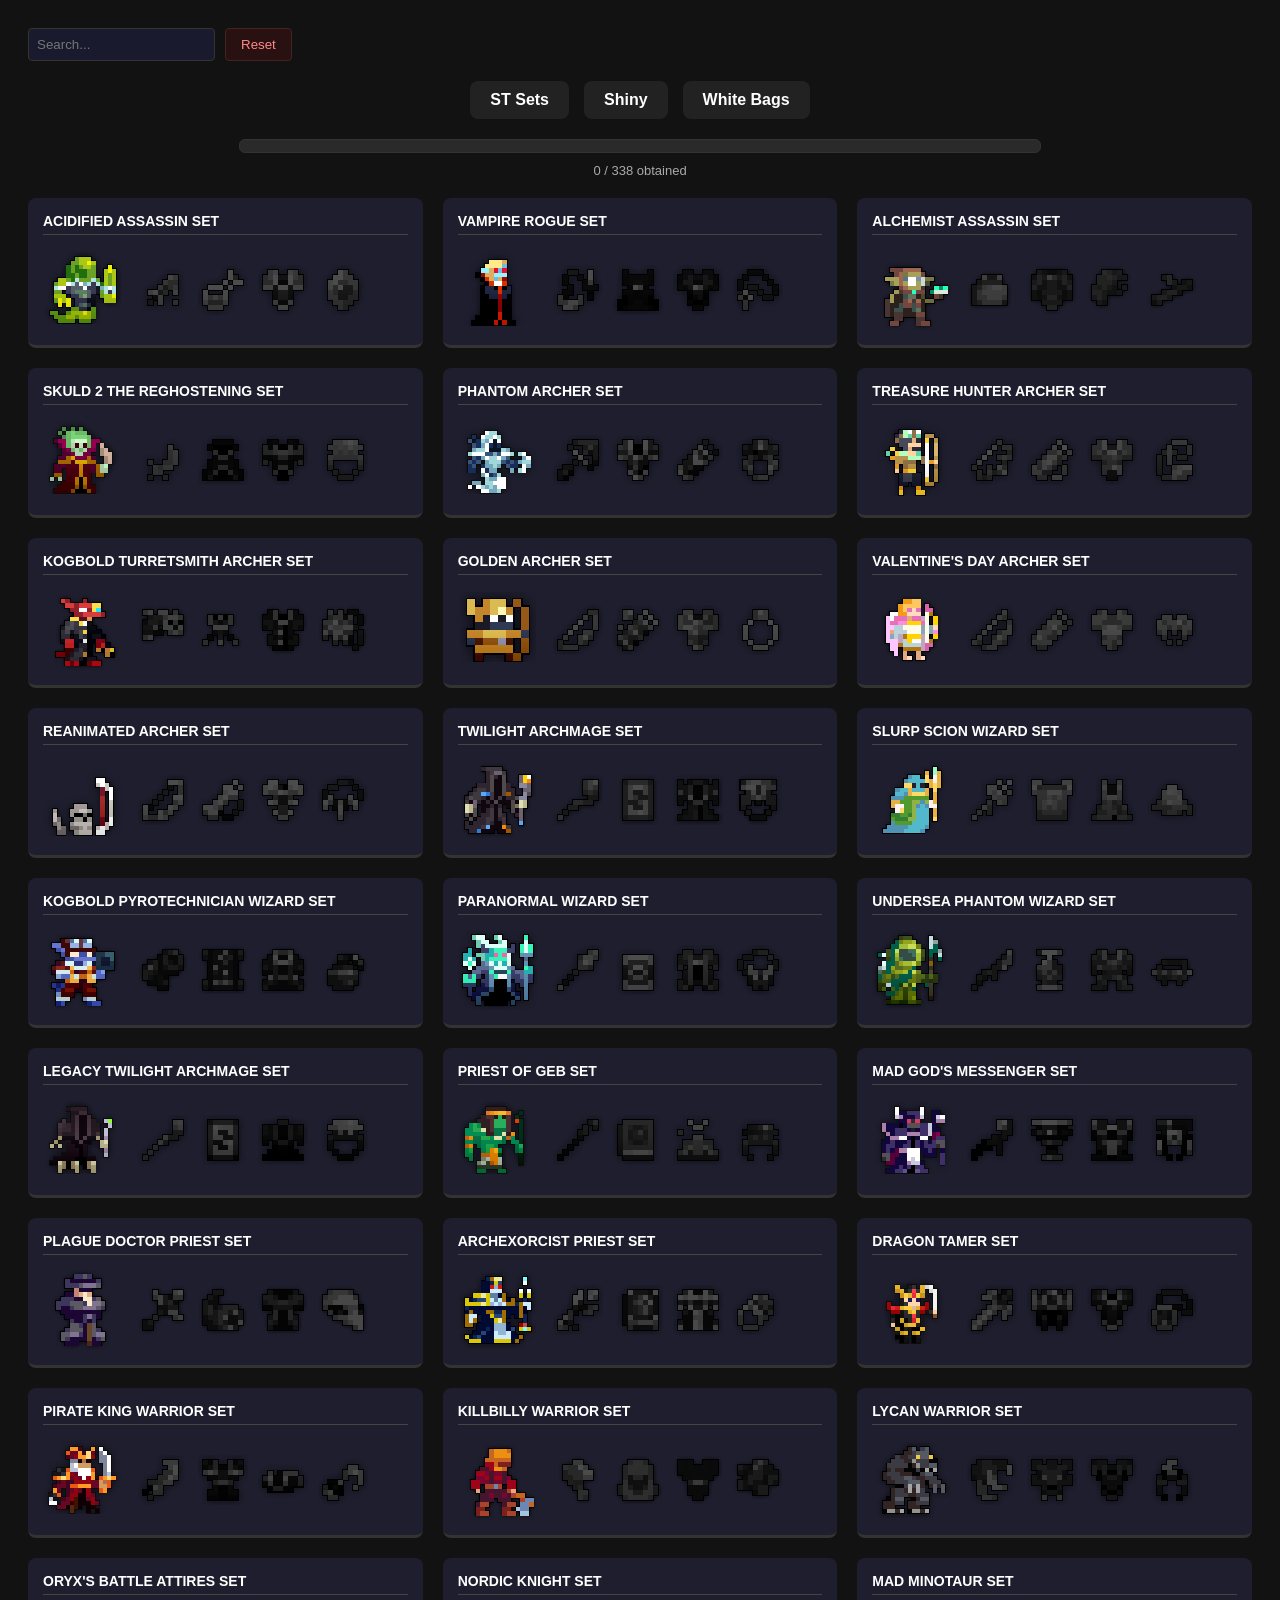
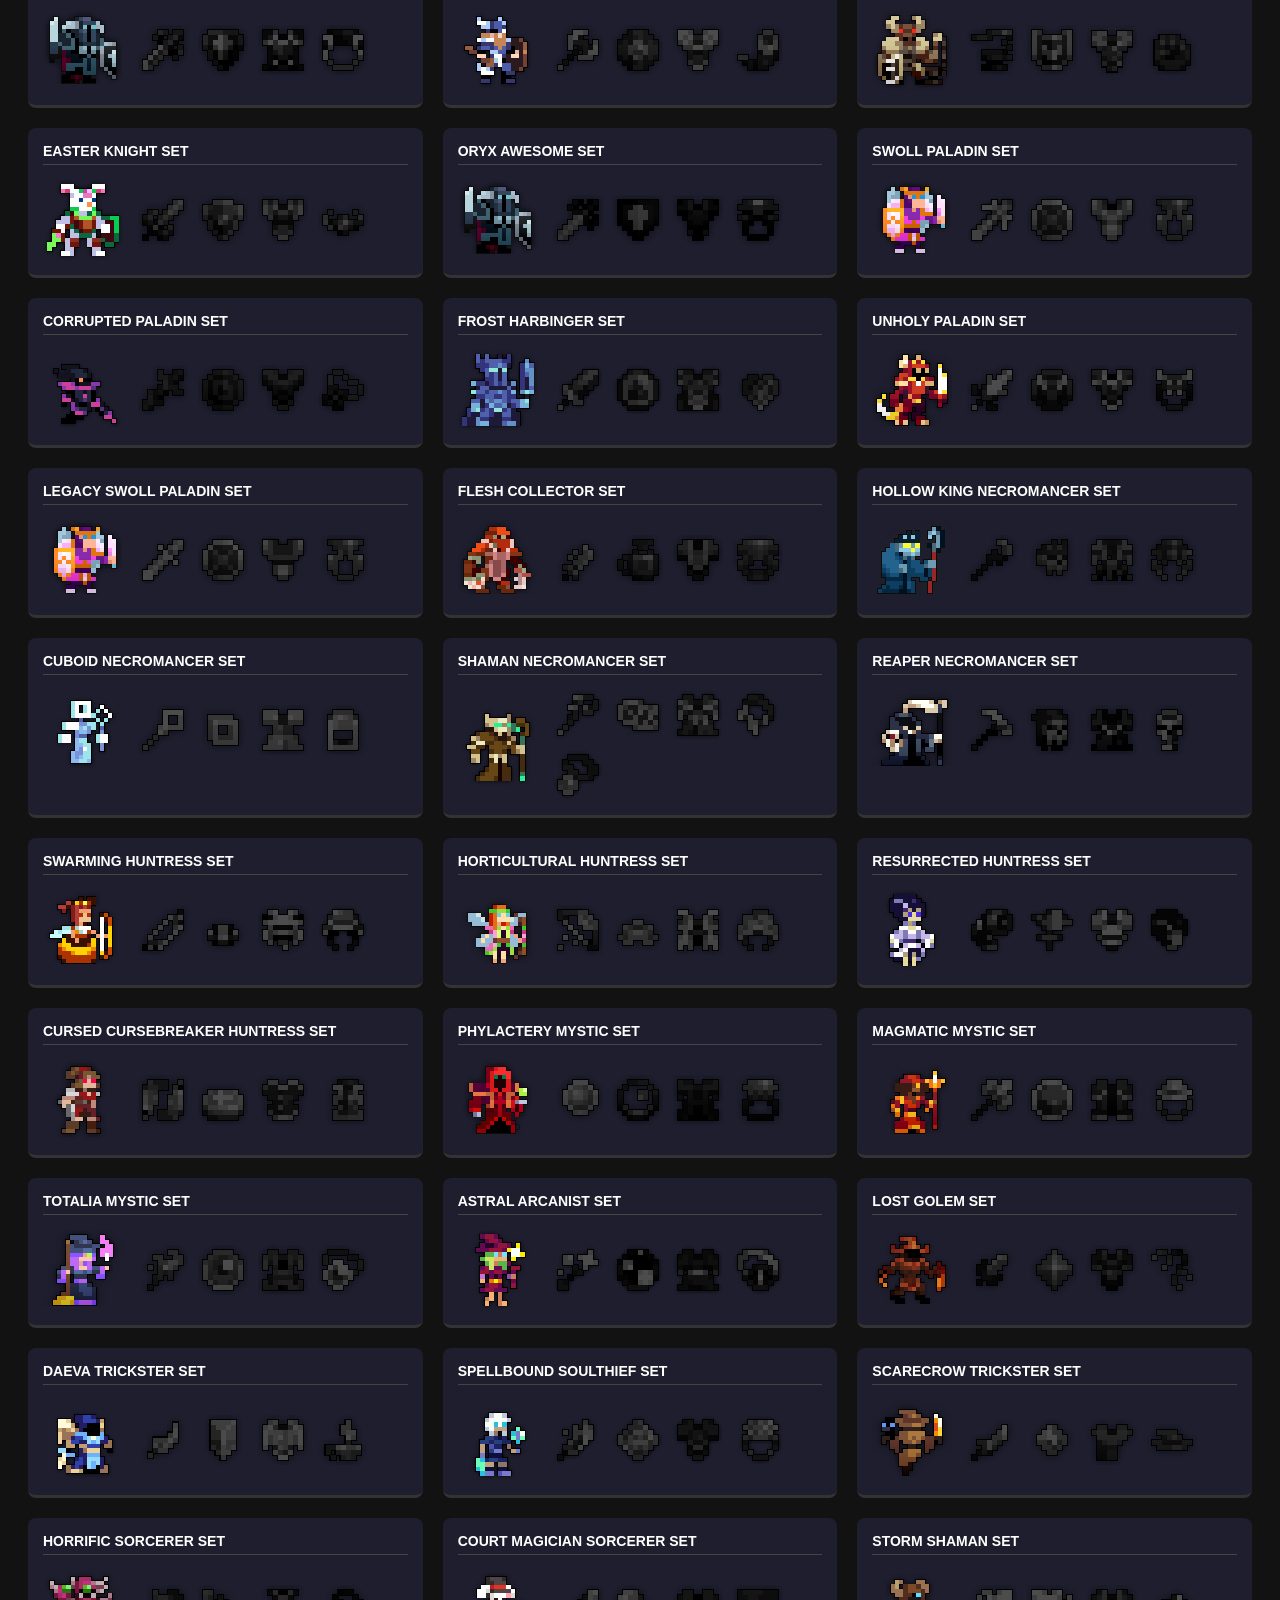
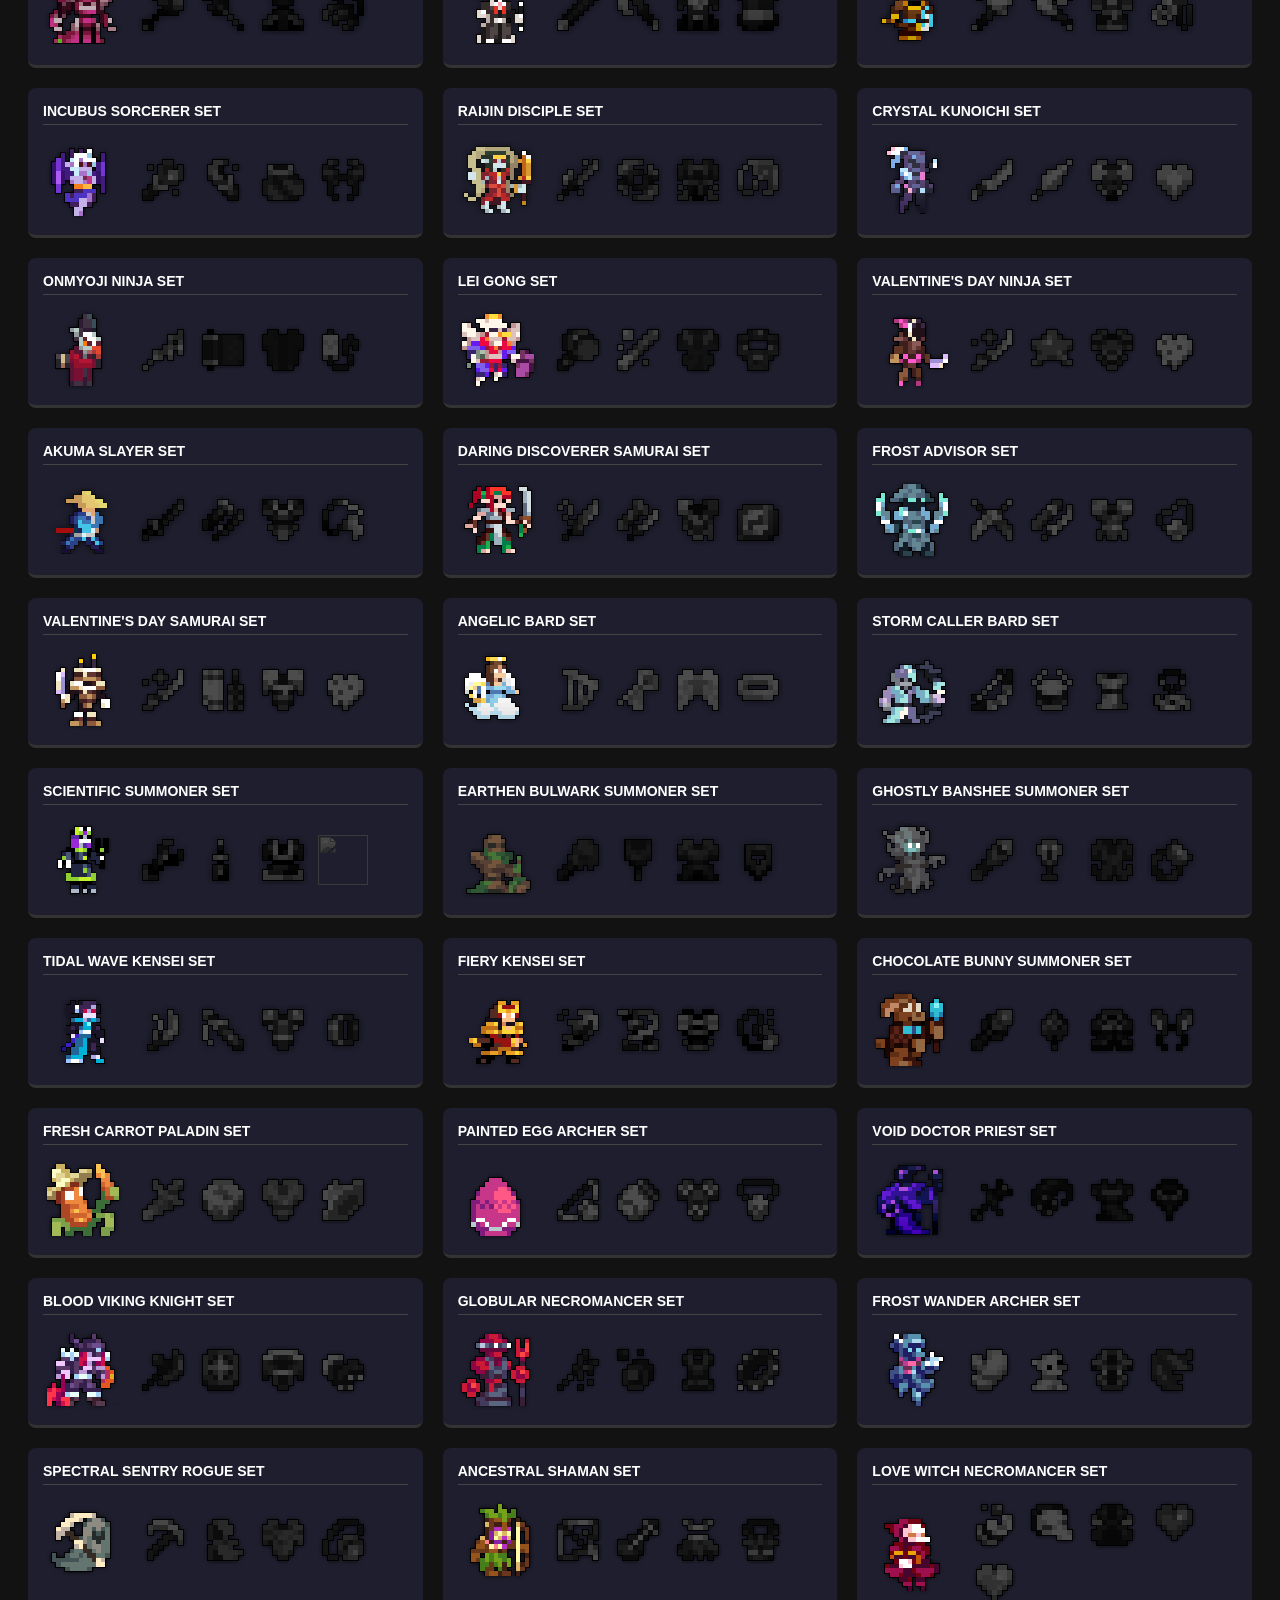
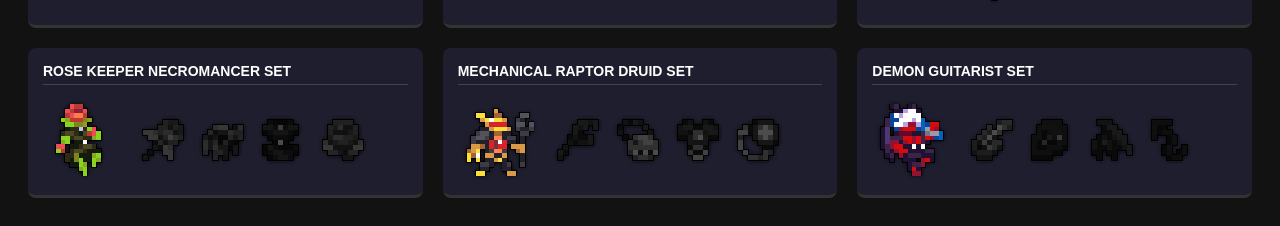
==== index.html @ 046d4385 "Initial commit" ====
<!DOCTYPE html>
<html lang="en">
<head>
    <meta charset="UTF-8">
    <meta name="viewport" content="width=device-width, initial-scale=1.0">
    <title>ROTMG Shiny & ST Tracker</title>
    <link rel="stylesheet" href="style.css">
</head>
<body>
    <div id="tooltip"></div>
    <div class="top-controls">
        <input type="text" id="search-bar" placeholder="Search...">
        <button id="reset-btn">Reset</button>
    </div>

    <div class="page-nav">
        <a href="index.html" class="nav-btn active">ST Sets</a>
        <a href="shiny.html" class="nav-btn">Shiny</a>
        <a href="whitebags.html" class="nav-btn">White Bags</a>
    </div>
    <div id="progress-bar-container">
    <div id="progress-bar-fill"></div>
    
    </div>
    <div id="progress-label">0 / 0 obtained</div>

    <div id="tracker-grid" class="grid"></div>

    <script src="script.js"></script>
</body>
</html>
---- style.css ----
body {
    background-color: #121212;
    color: white;
    font-family: sans-serif;
    padding: 20px;
}

.grid {
    display: grid;
    grid-template-columns: repeat(auto-fill, minmax(345px, 1fr));
    gap: 20px;
}

.section-card {
    background-color: #1e1e2e;
    border-radius: 8px;
    padding: 15px;
    border-bottom: 3px solid #333;
    display: flex;
    flex-direction: column;
}

.section-card-wide {
    grid-column: span 2;
}

.section-header {
    font-weight: bold;
    border-bottom: 1px solid #444;
    padding-bottom: 5px;
    margin-bottom: 15px;
    text-transform: uppercase;
    font-size: 14px;
}

.card-body {
    display: flex;
    align-items: center;
    gap: 15px;
}

.items-list {
    display: flex;
    flex-wrap: wrap;
    gap: 10px;
}

.item-sprite {
    width: 50px;
    height: 50px;
    image-rendering: pixelated;
    cursor: pointer;
    filter: grayscale(100%) brightness(30%);
    transition: 0.2s;
}

.item-sprite.obtained {
    filter: grayscale(0%) brightness(100%);
}

#progress-bar-container {
    width: 100%;
    max-width: 800px;
    margin: 10px auto;
    height: 12px;
    background-color: #2a2a2a;
    border-radius: 6px;
    overflow: hidden;
    border: 1px solid #333;
}

#progress-bar-fill {
    height: 100%;
    width: 0%;
    background: #c8a951;
    transition: width 0.4s ease;
}

#progress-label {
    text-align: center;
    font-size: 13px;
    color: #aaa;
    margin-bottom: 20px;
}

#tooltip {
    position: fixed;
    background: rgba(10, 10, 20, 0.98);
    color: white;
    padding: 12px;
    border: 1px solid #c8a951;
    border-radius: 8px;
    display: none;
    z-index: 9999;
    pointer-events: none;
    box-shadow: 0 10px 30px rgba(0,0,0,0.8);
    min-width: 180px;
}

.top-controls {
    margin-bottom: 20px;
    display: flex;
    gap: 10px;
}

#search-bar {
    padding: 8px;
    background: #1a1a2e;
    border: 1px solid #333;
    color: white;
    border-radius: 4px;
}

#reset-btn {
    background: #2a1111;
    color: #ff8888;
    border: 1px solid #442222;
    padding: 8px 15px;
    cursor: pointer;
    border-radius: 4px;
}

.page-nav {
    display: flex;
    justify-content: center;
    gap: 15px;
    margin: 20px 0;
}

.nav-btn {
    text-decoration: none;
    padding: 10px 20px;
    background: #222;
    color: white;
    border-radius: 8px;
    font-weight: bold;
}
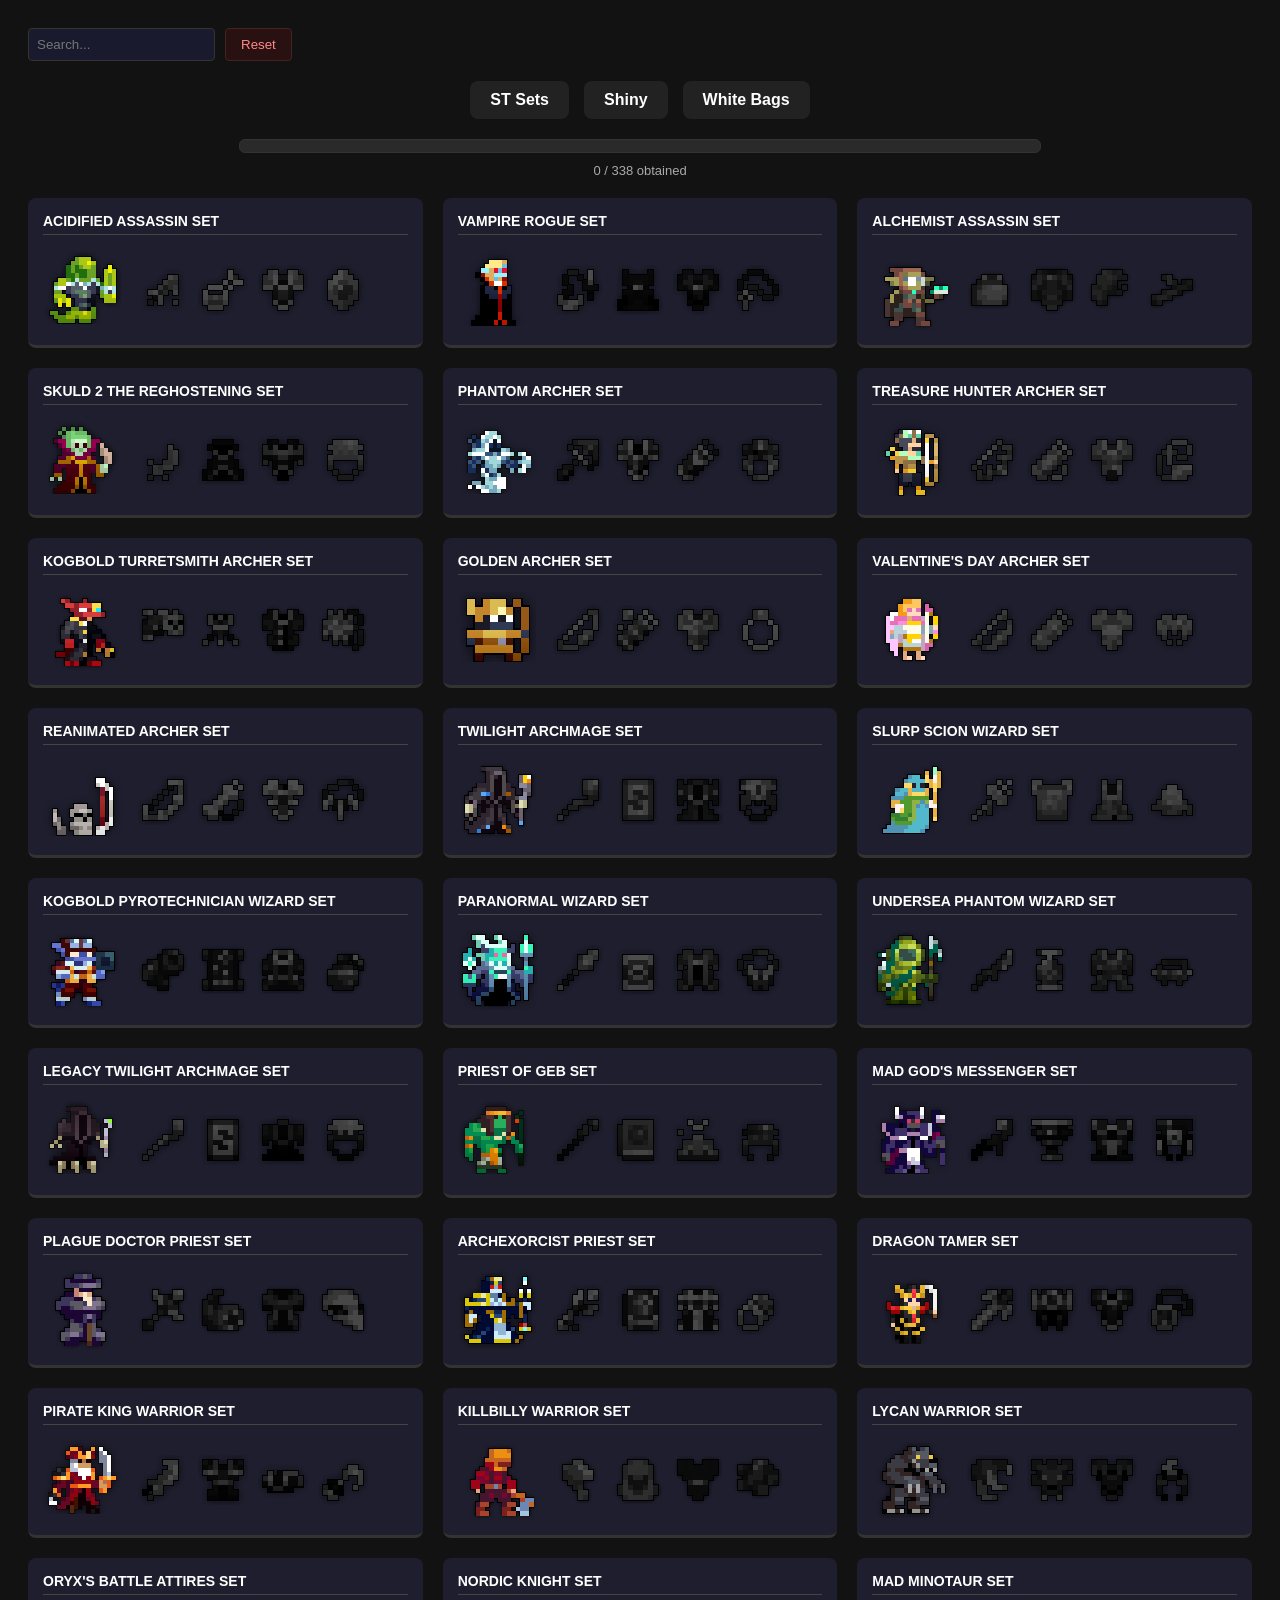
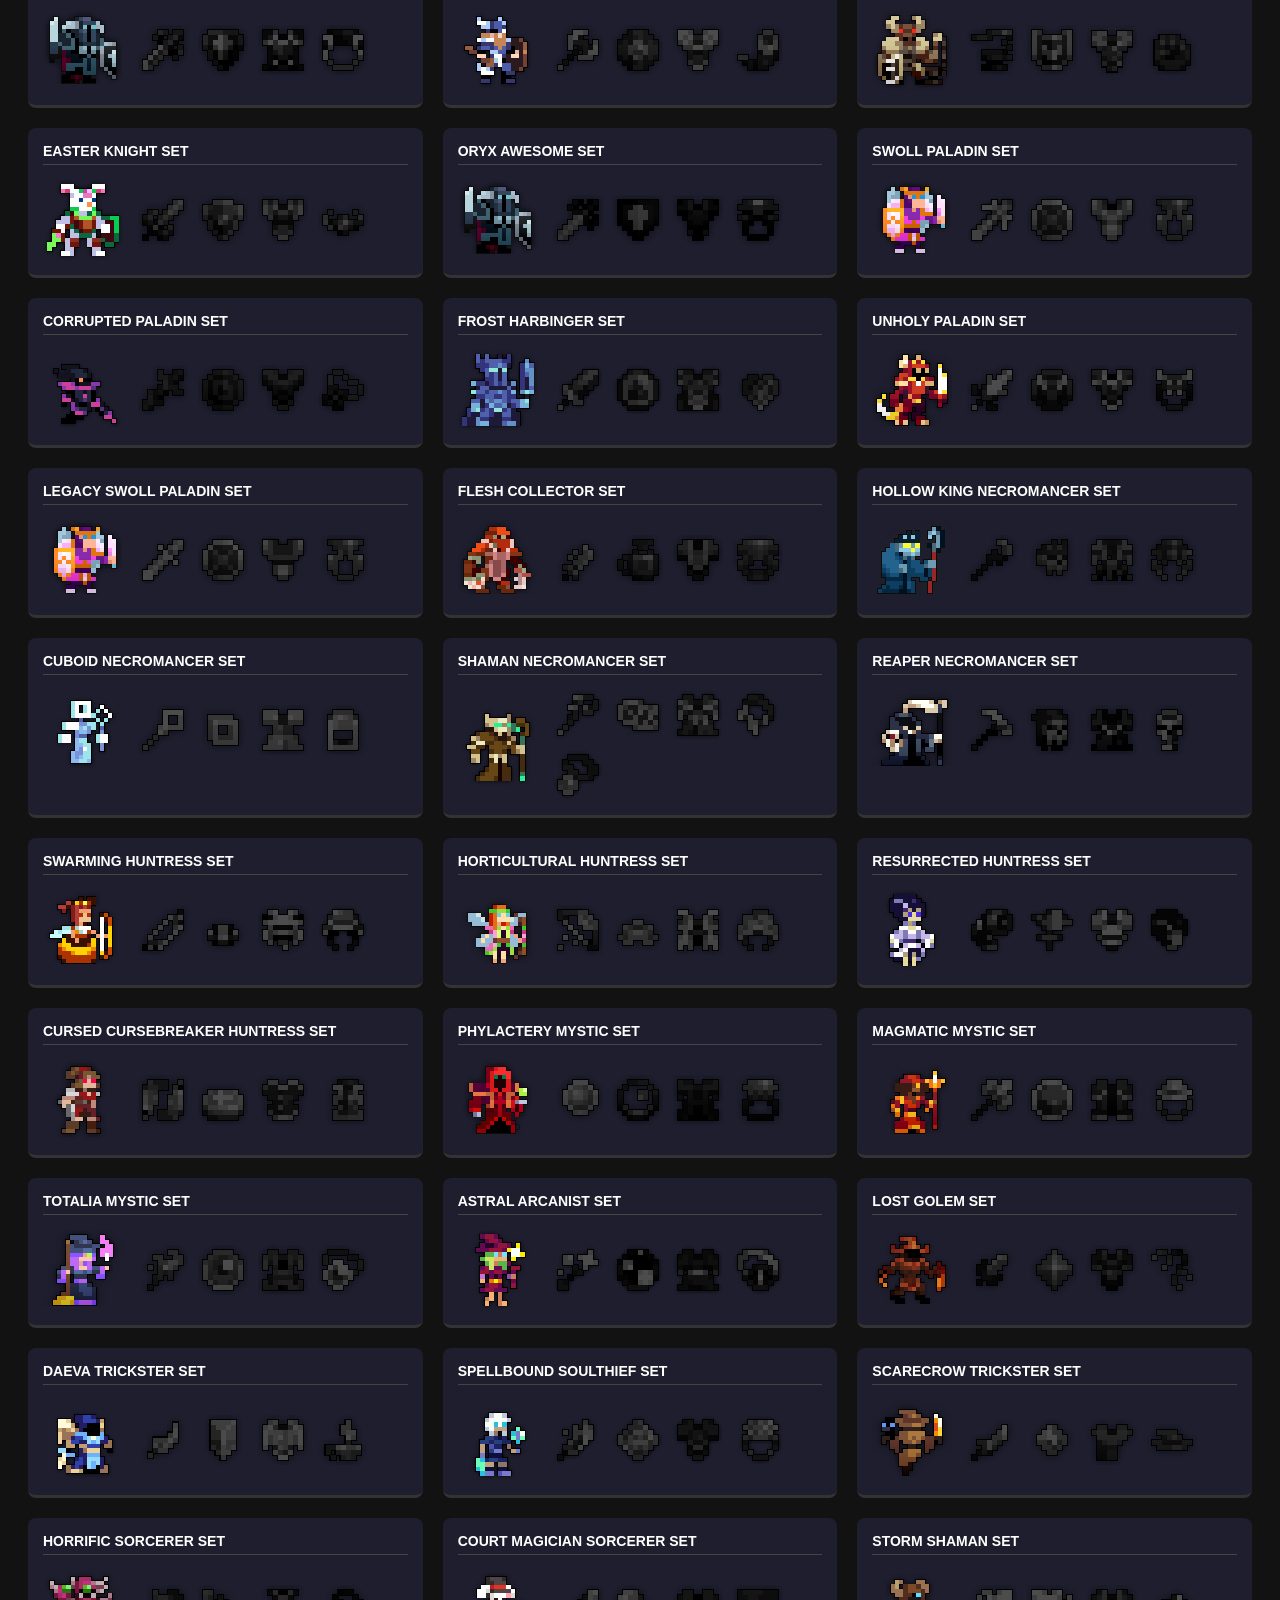
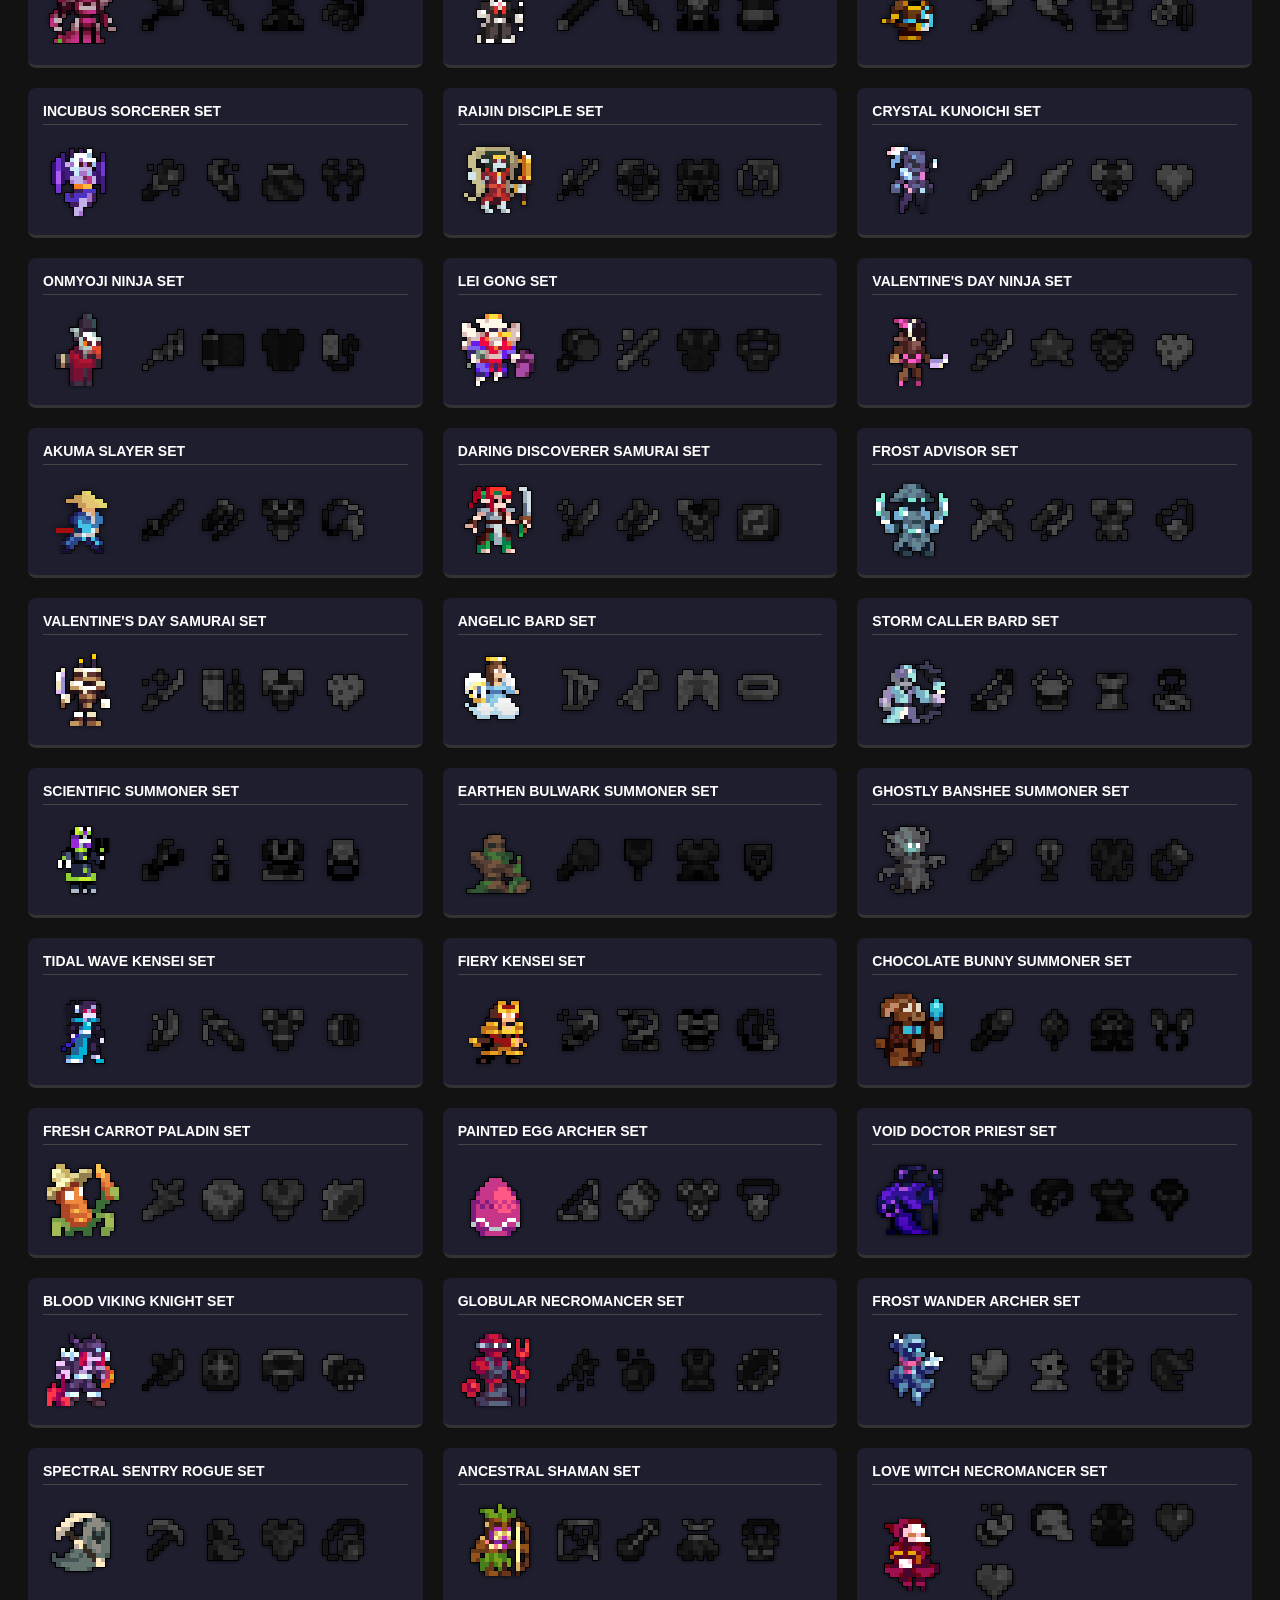
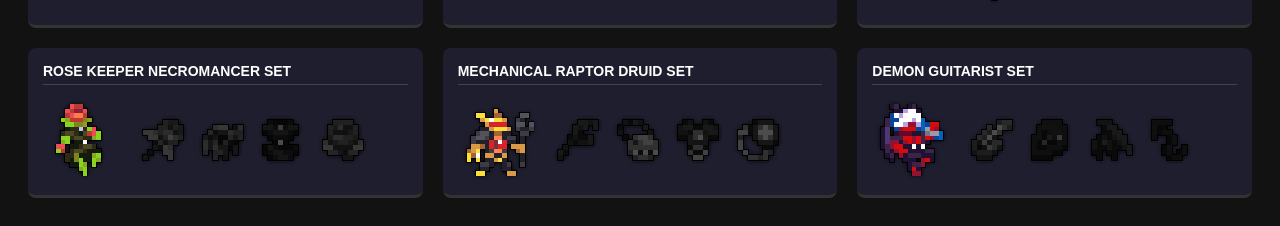
==== commit c522f39b: "whitebag icon" ====
--- a/index.html
+++ b/index.html
@@ -6,6 +6,7 @@
     <title>ROTMG Shiny & ST Tracker</title>
     <link rel="stylesheet" href="style.css">
 </head>
+<link rel="icon" type="image/png" href="rotmg sheet/whbaic.png">
 <body>
     <div id="tooltip"></div>
     <div class="top-controls">
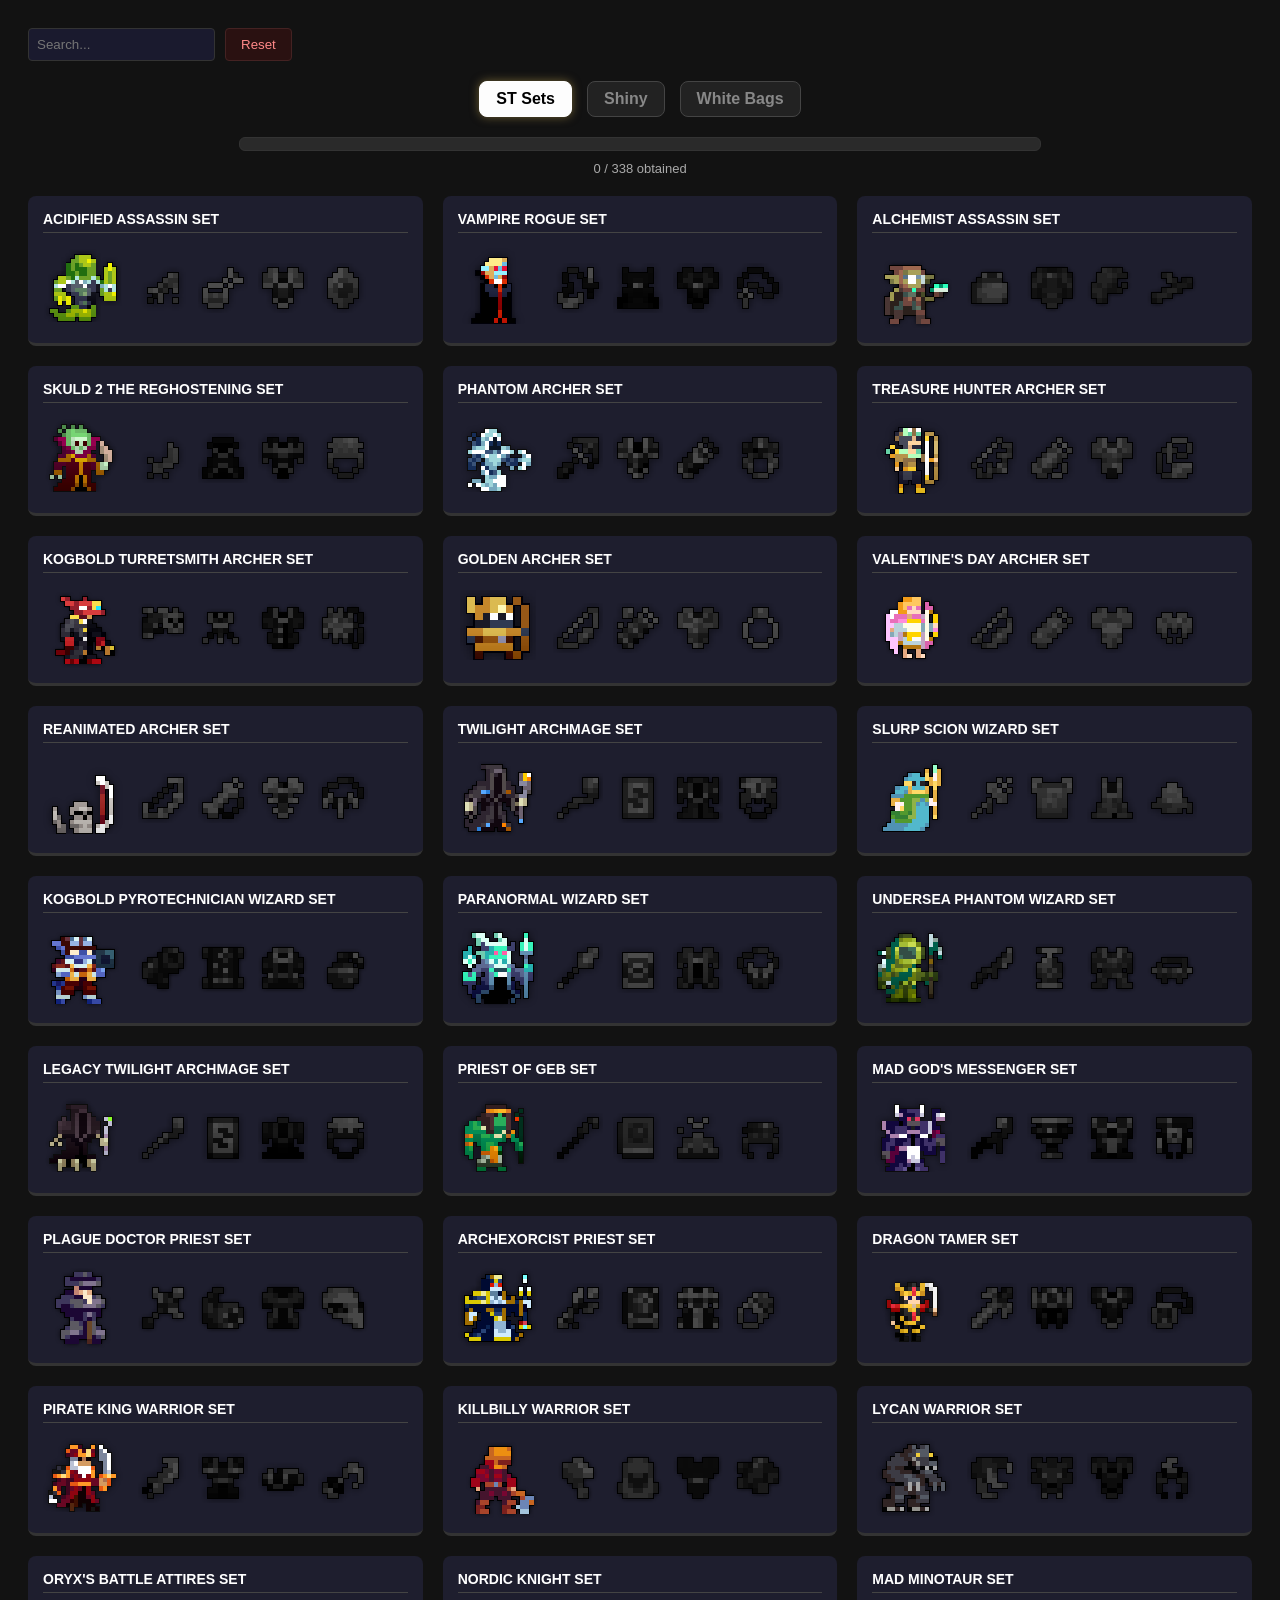
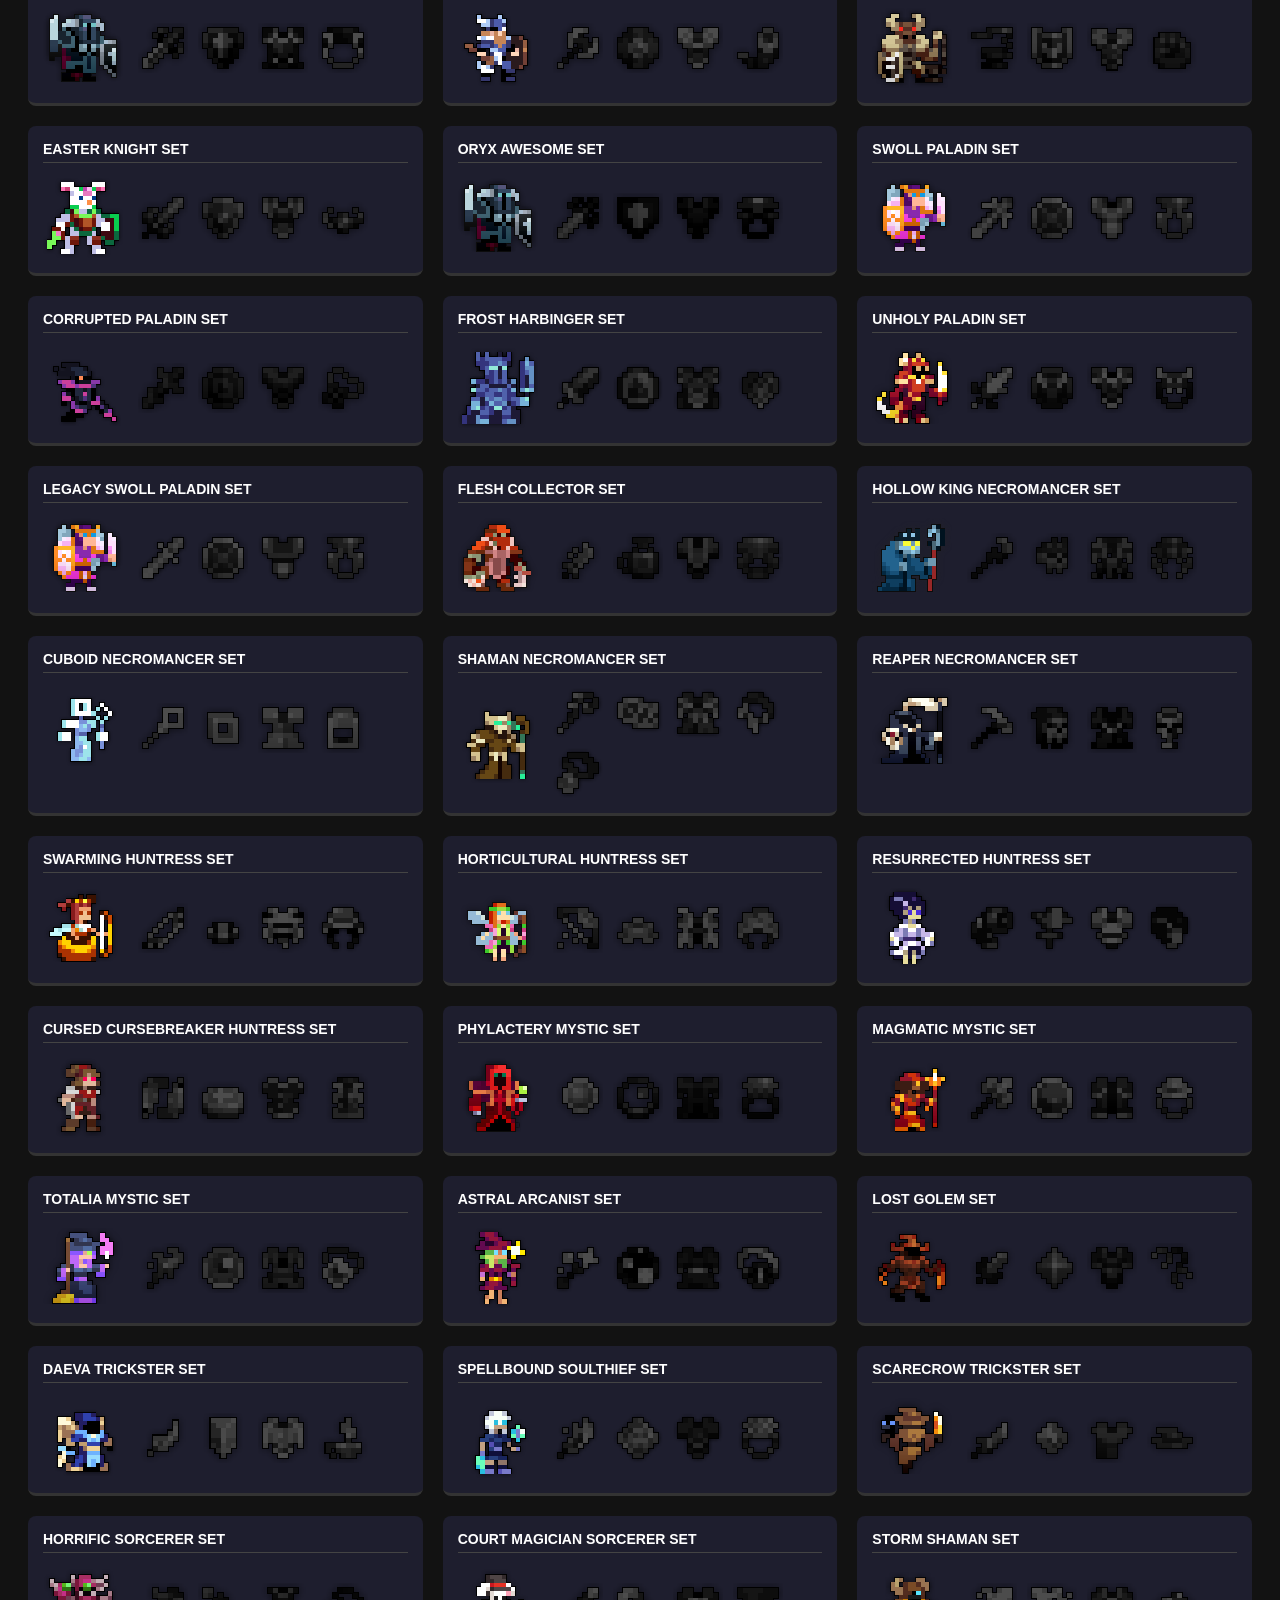
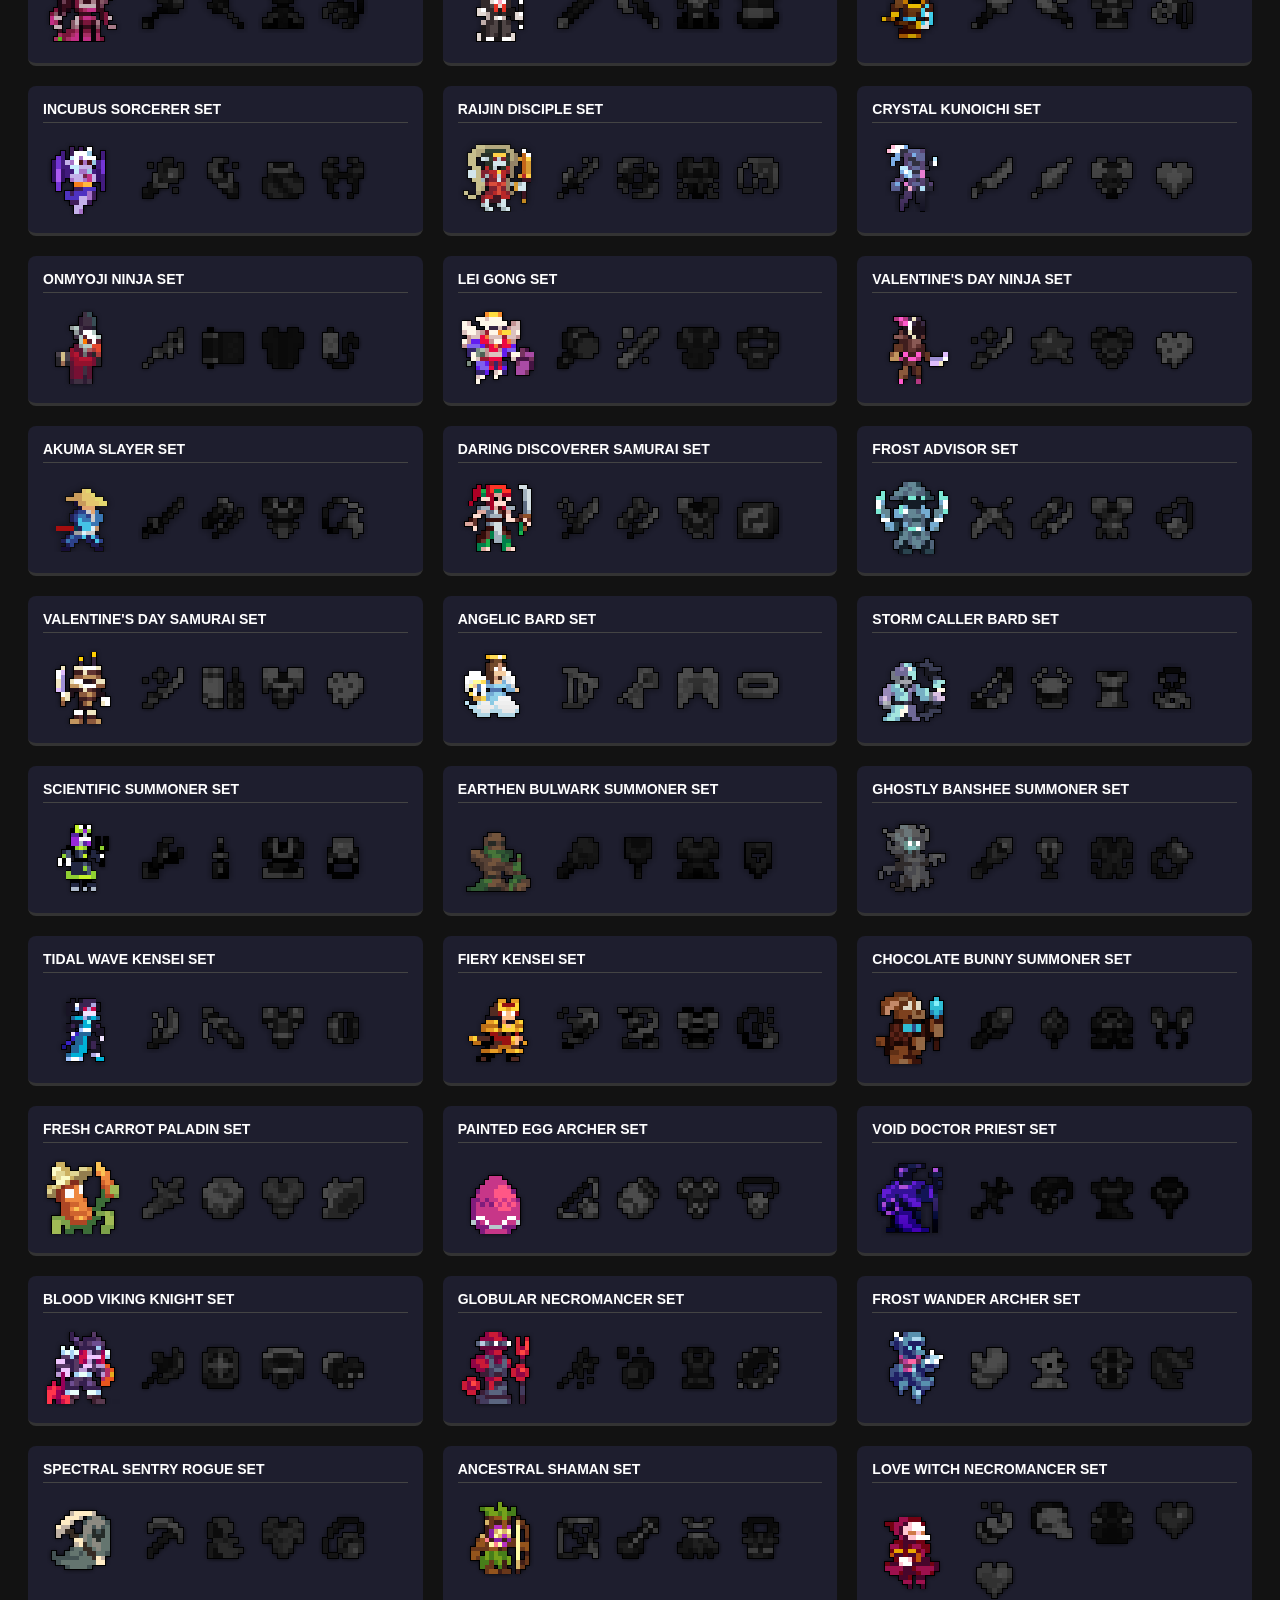
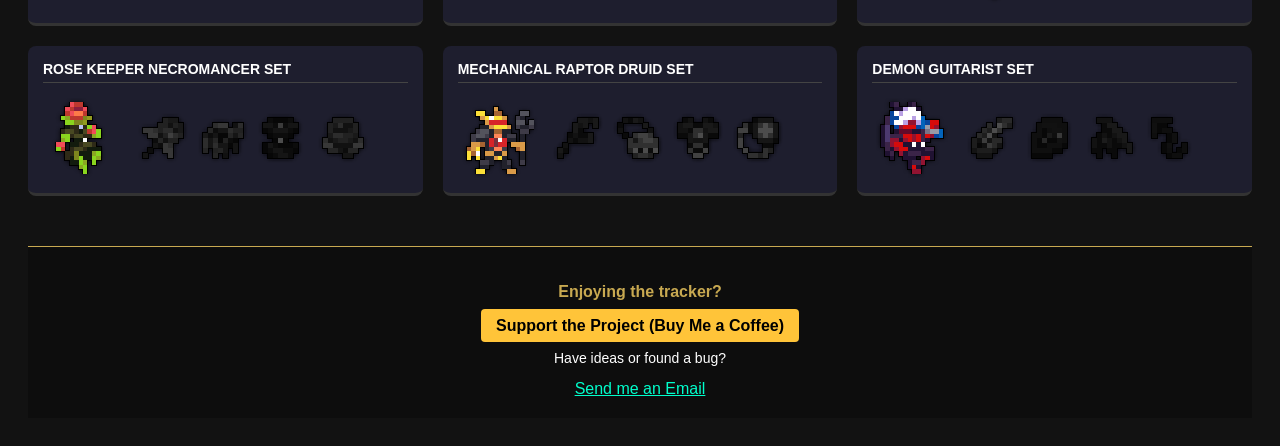
==== commit 6e621944: "support button and gmail" ====
--- a/index.html
+++ b/index.html
@@ -28,5 +28,22 @@
     <div id="tracker-grid" class="grid"></div>
 
     <script src="script.js"></script>
+    
+    <footer style="margin-top: 50px; padding: 20px; border-top: 1px solid #c8a951; text-align: center; background: rgba(0,0,0,0.3);">
+    <div style="margin-bottom: 15px;">
+        <p style="color: #c8a951; font-weight: bold;">Enjoying the tracker?</p>
+        <a href="https://buymeacoffee.com/malimate" target="_blank" 
+           style="background: #ffc439; color: black; padding: 8px 15px; text-decoration: none; border-radius: 4px; font-weight: bold;">
+           Support the Project (Buy Me a Coffee)
+        </a>
+    </div>
+    
+    <div>
+        <p style="font-size: 14px;">Have ideas or found a bug?</p>
+        <a href="mailto:rotmgtracker1@gmail.com?subject=RotMG Tracker Idea" style="color: #00ffcc;">
+            Send me an Email
+        </a>
+    </div>
+</footer>
 </body>
 </html>
--- a/style.css
+++ b/style.css
@@ -134,4 +134,47 @@
     color: white;
     border-radius: 8px;
     font-weight: bold;
-}+}
+
+/* Style for the button that is NOT active */
+.nav-btn {
+    background: #222;
+    color: #888;
+    border: 1px solid #444;
+    padding: 8px 16px;
+    cursor: pointer;
+    transition: 0.3s;
+}
+
+/* Style for the ACTIVE page button */
+.nav-btn.active {
+    background: #fdfdfd; 
+    color: #000;
+    font-weight: bold;
+    border: 1px solid #fff;
+    box-shadow: 0 0 10px rgba(200, 169, 81, 0.5);
+}
+/*this code is for email and paypal*/
+.support-container, .contact-section {
+    text-align: center;
+    margin-top: 40px;
+    padding: 20px;
+    background: rgba(0, 0, 0, 0.5);
+    border-top: 2px solid #c8a951;
+}
+
+.paypal-button {
+    background-color: #ffc439;
+    color: #000;
+    padding: 10px 20px;
+    text-decoration: none;
+    font-weight: bold;
+    border-radius: 5px;
+    display: inline-block;
+}
+
+.email-link {
+    color: #00ffcc;
+    text-decoration: underline;
+}
+
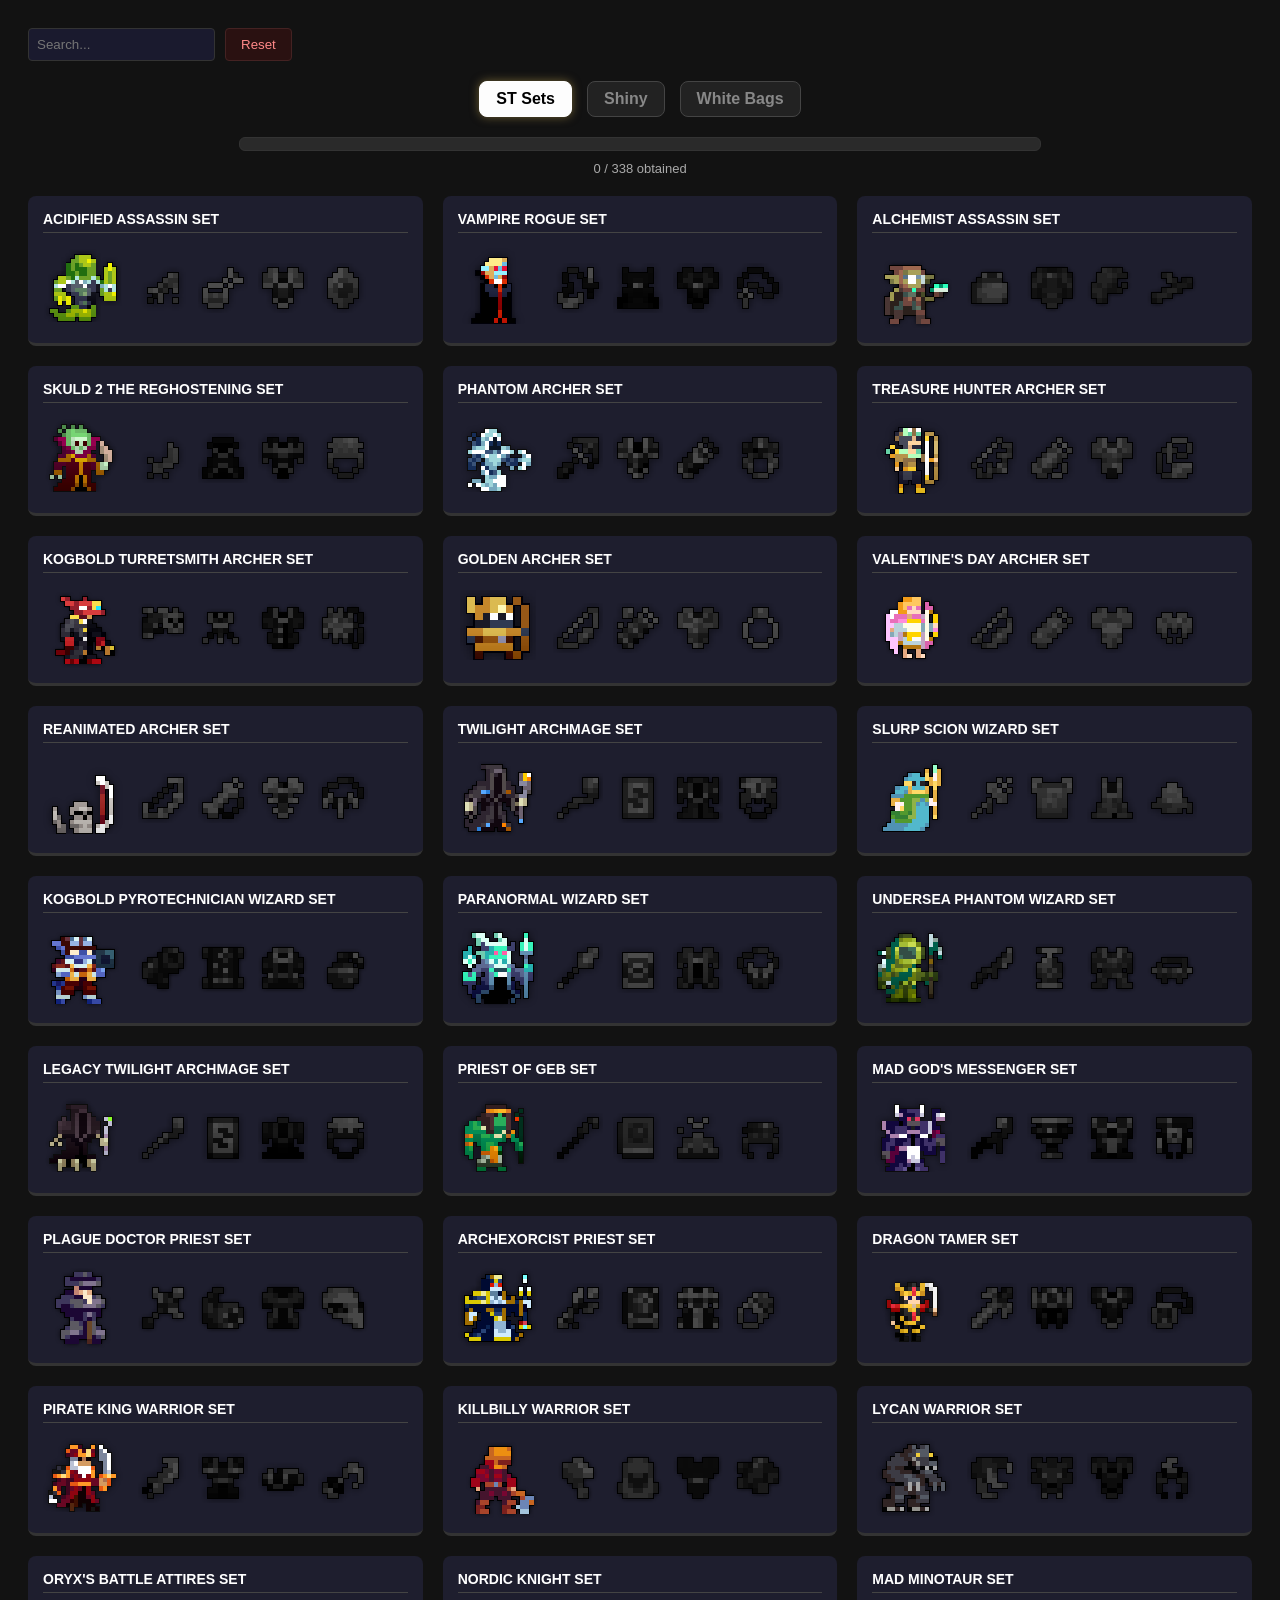
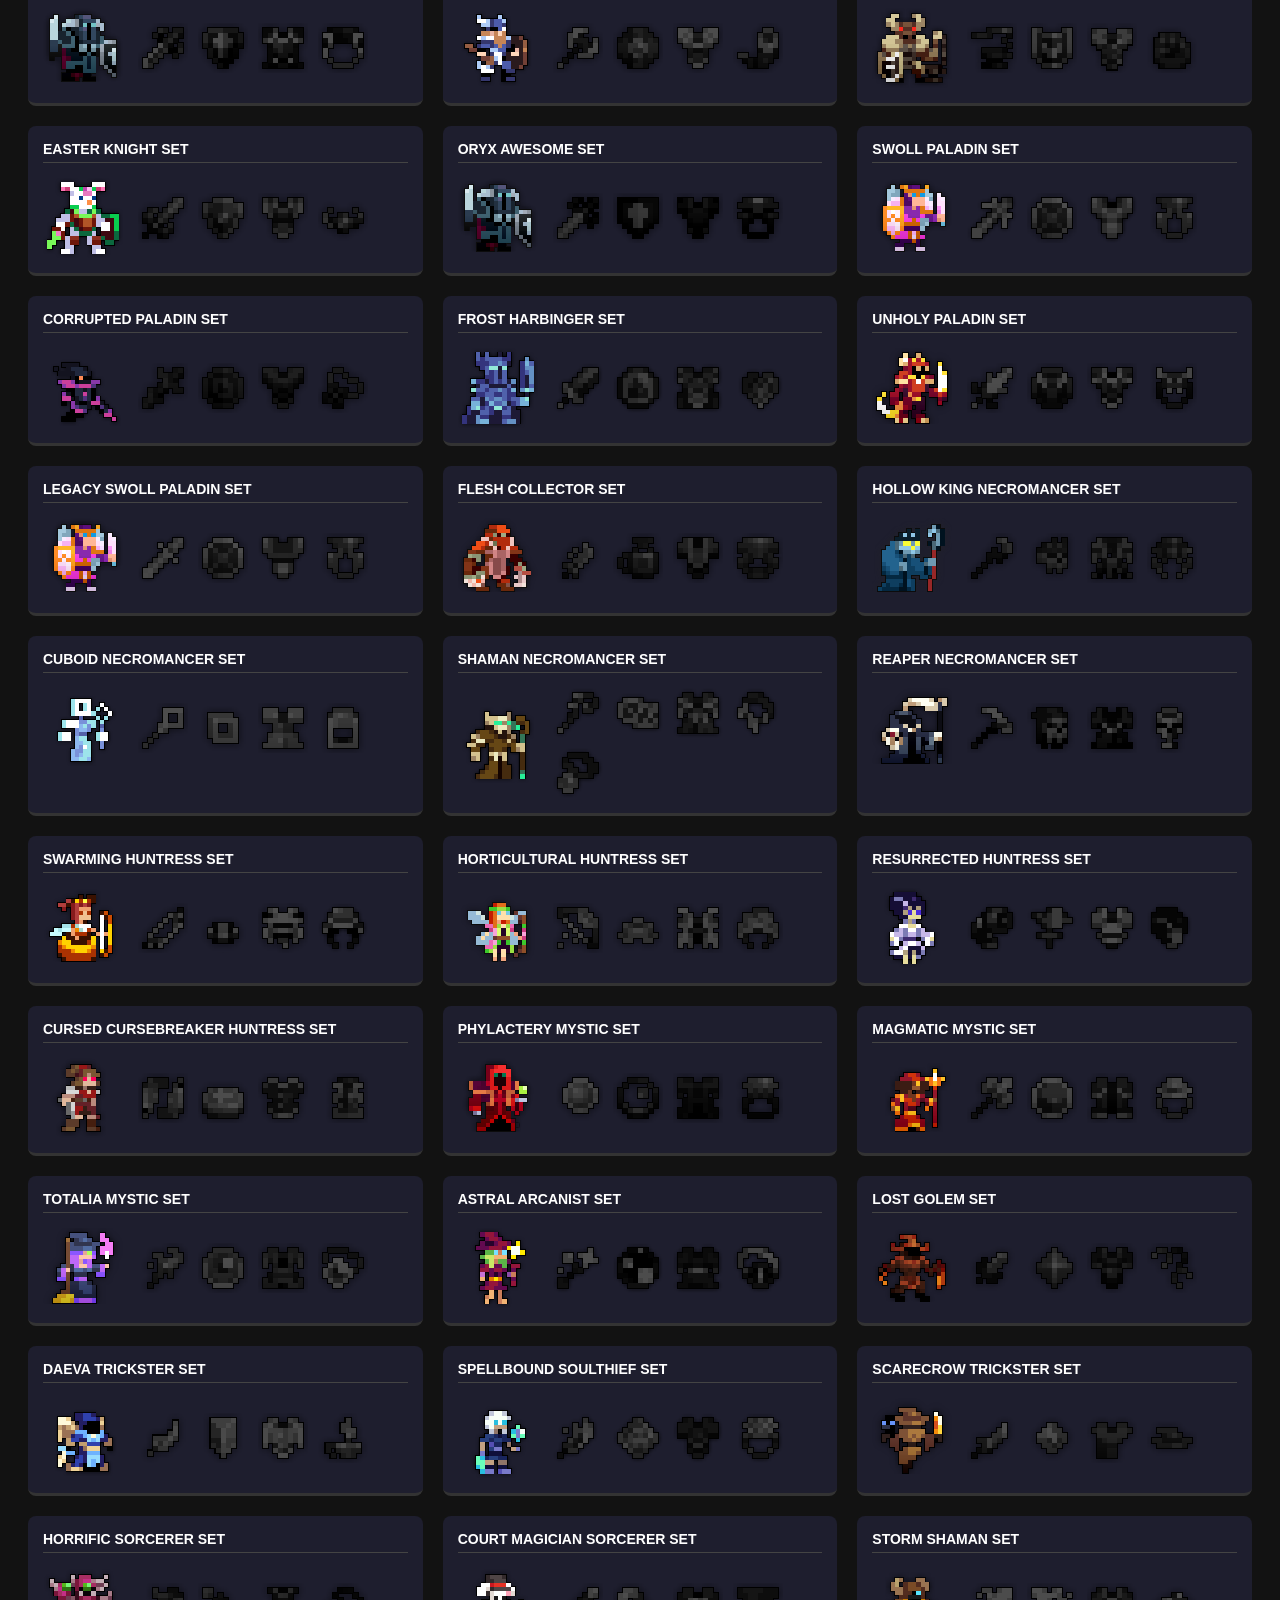
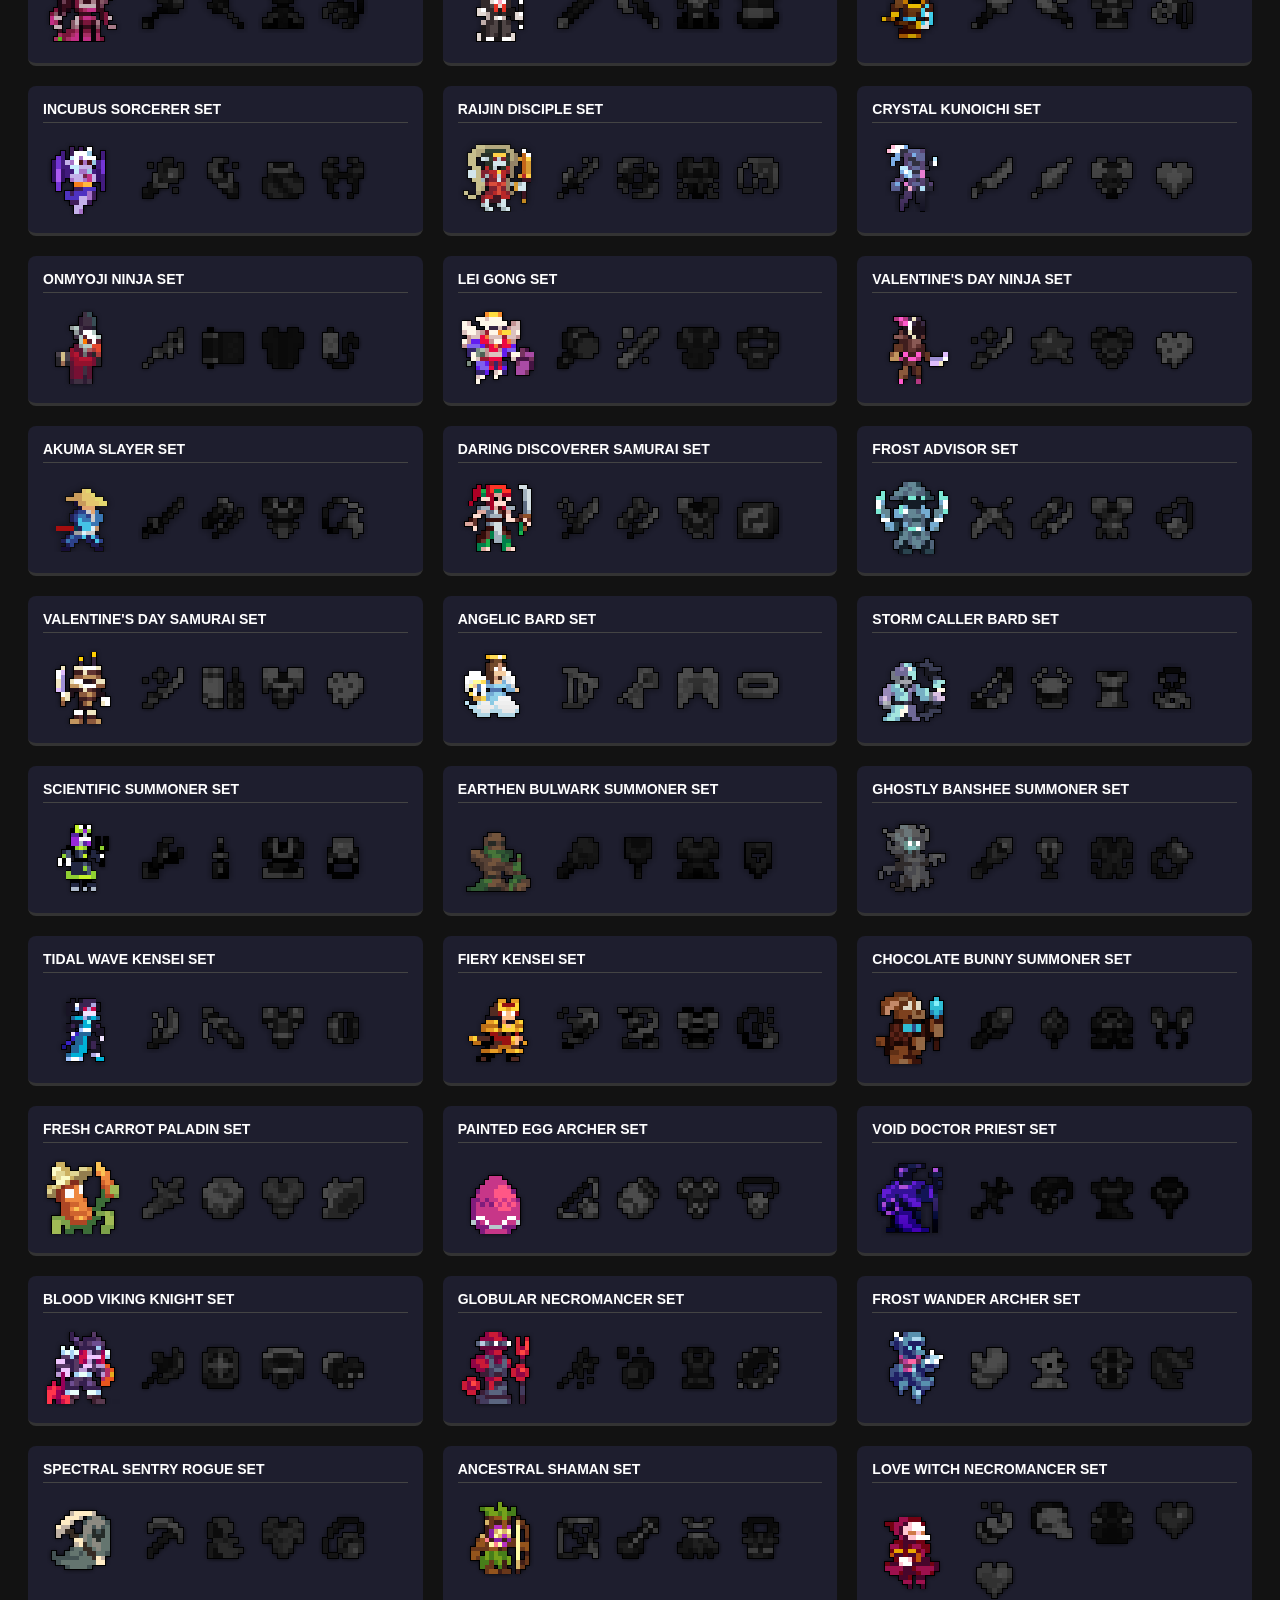
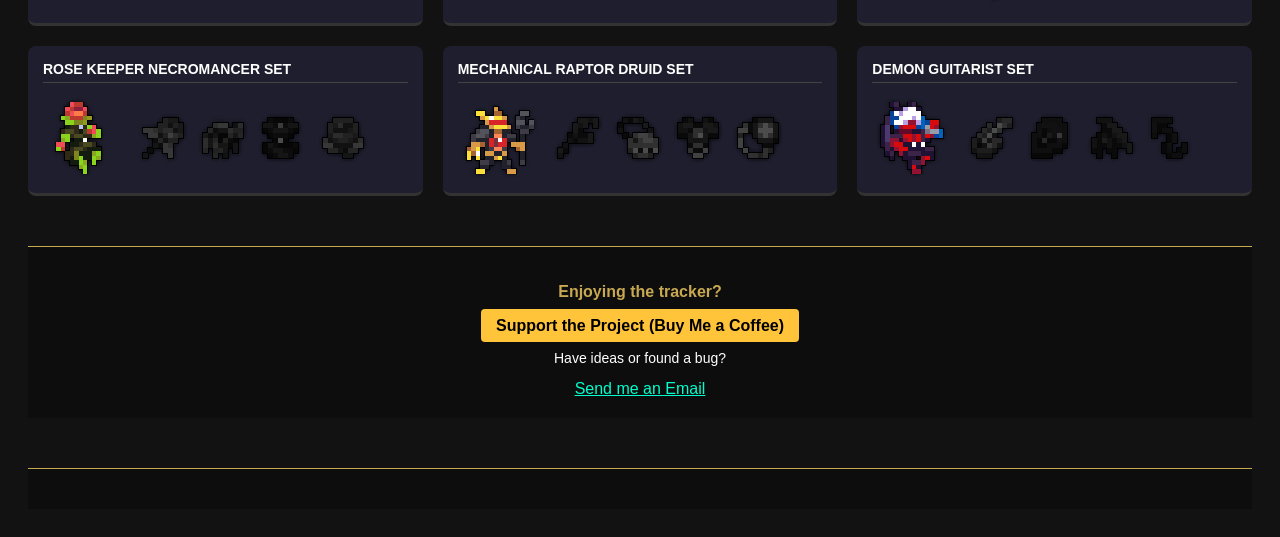
==== commit ee48c554: "back to top arrow (exhausting)" ====
--- a/index.html
+++ b/index.html
@@ -5,6 +5,7 @@
     <meta name="viewport" content="width=device-width, initial-scale=1.0">
     <title>ROTMG Shiny & ST Tracker</title>
     <link rel="stylesheet" href="style.css">
+    <link rel="icon" type="image/png" href="rotmg sheet/whbaic.png">
 </head>
 <link rel="icon" type="image/png" href="rotmg sheet/whbaic.png">
 <body>
@@ -28,8 +29,10 @@
     <div id="tracker-grid" class="grid"></div>
 
     <script src="script.js"></script>
+  
     
-    <footer style="margin-top: 50px; padding: 20px; border-top: 1px solid #c8a951; text-align: center; background: rgba(0,0,0,0.3);">
+
+ <footer style="margin-top: 50px; padding: 20px; border-top: 1px solid #c8a951; text-align: center; background: rgba(0,0,0,0.3);">
     <div style="margin-bottom: 15px;">
         <p style="color: #c8a951; font-weight: bold;">Enjoying the tracker?</p>
         <a href="https://buymeacoffee.com/malimate" target="_blank" 
@@ -45,5 +48,14 @@
         </a>
     </div>
 </footer>
+
+    <div id="tracker-grid" class="grid"></div>
+
+    <footer style="margin-top: 50px; padding: 20px; border-top: 1px solid #c8a951; text-align: center; background: rgba(0,0,0,0.3);">
+        </footer>
+
+    <button id="topBtn" title="Go to top">↑</button>
+
+    <script src="script.js"></script>
 </body>
 </html>
--- a/style.css
+++ b/style.css
@@ -178,3 +178,26 @@
     text-decoration: underline;
 }
 
+#topBtn {
+    display: none; /* Let JS handle showing it */
+    position: fixed;
+    bottom: 20px;
+    right: 20px;
+    width: 45px;
+    height: 45px;
+    background-color: #1a1a1a;
+    color: #c8a951;
+    border: 2px solid #c8a951;
+    border-radius: 5px;
+    z-index: 9999;
+    cursor: pointer;
+    font-size: 20px;
+    font-weight: bold;
+    transition: 0.3s;
+    box-shadow: 0 0 10px rgba(0,0,0,0.5);
+}
+
+#topBtn:hover {
+    background-color: #c8a951;
+    color: #1a1a1a;
+}
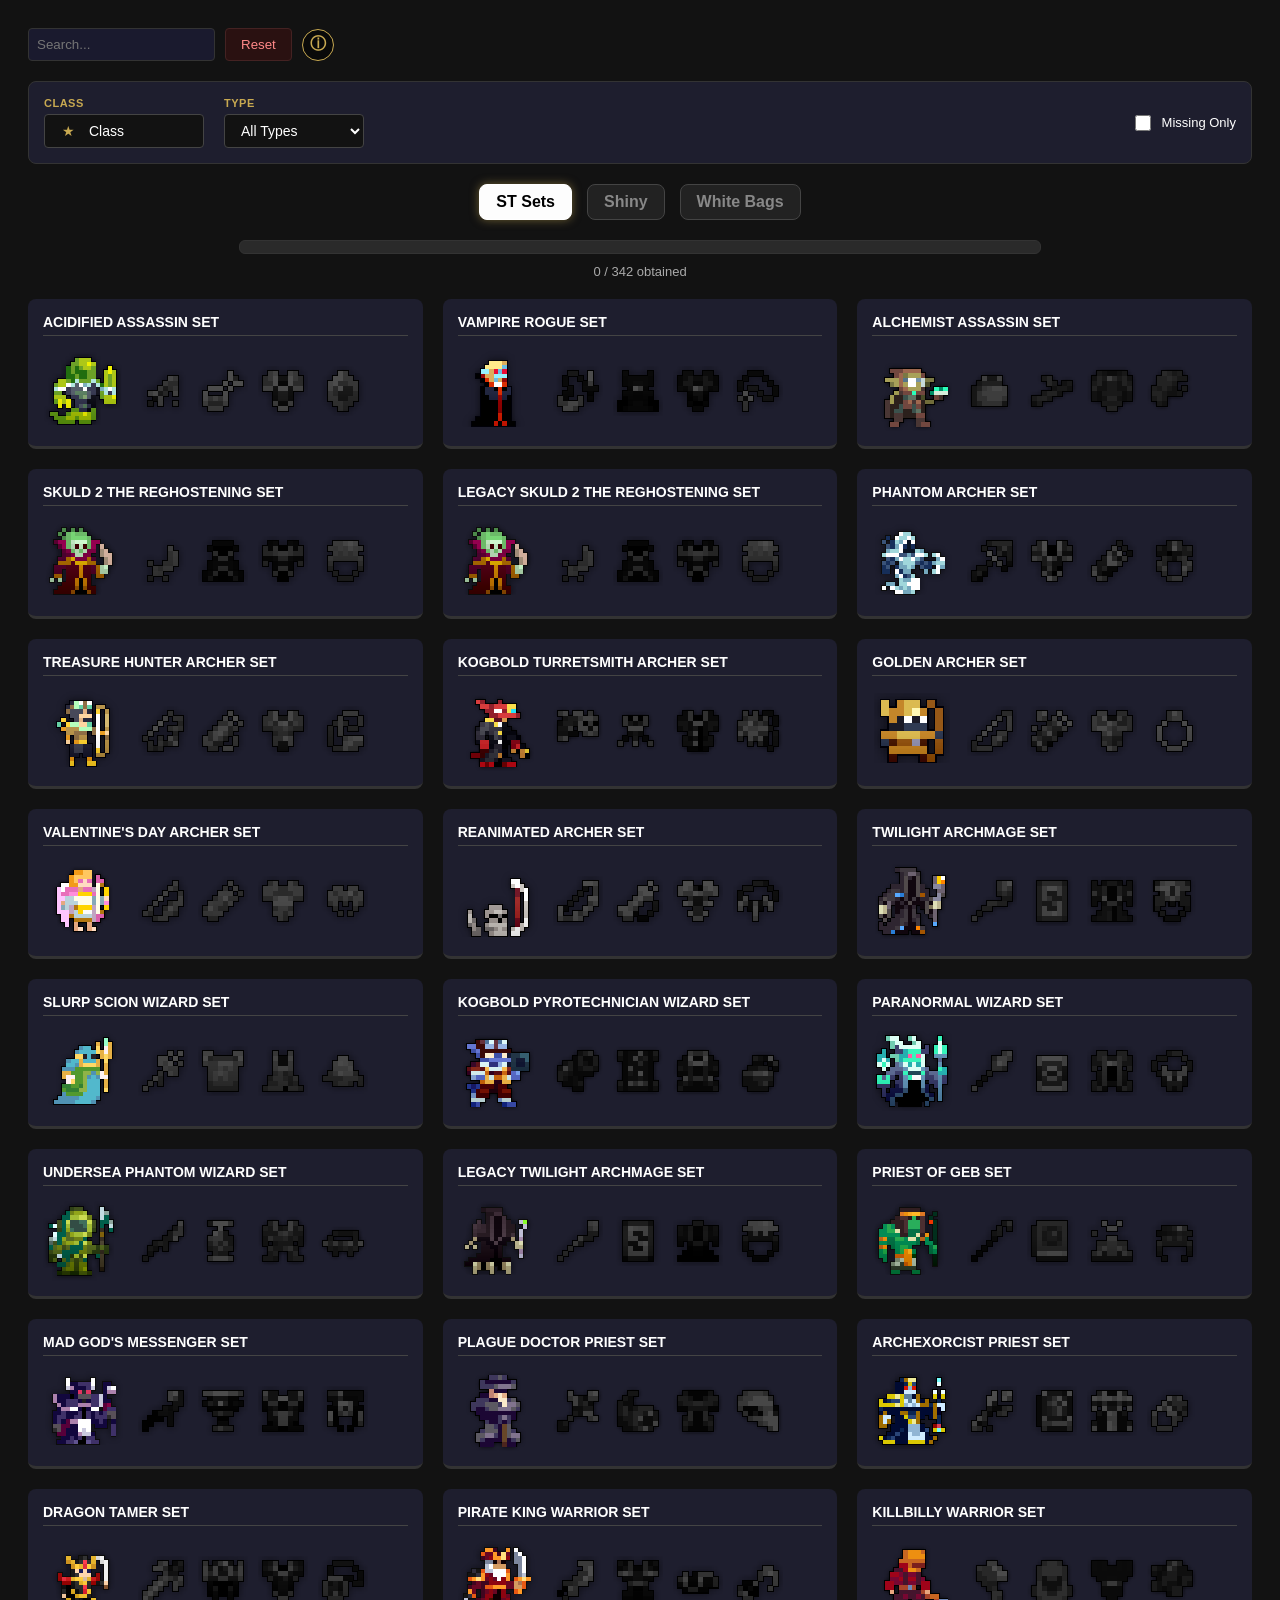
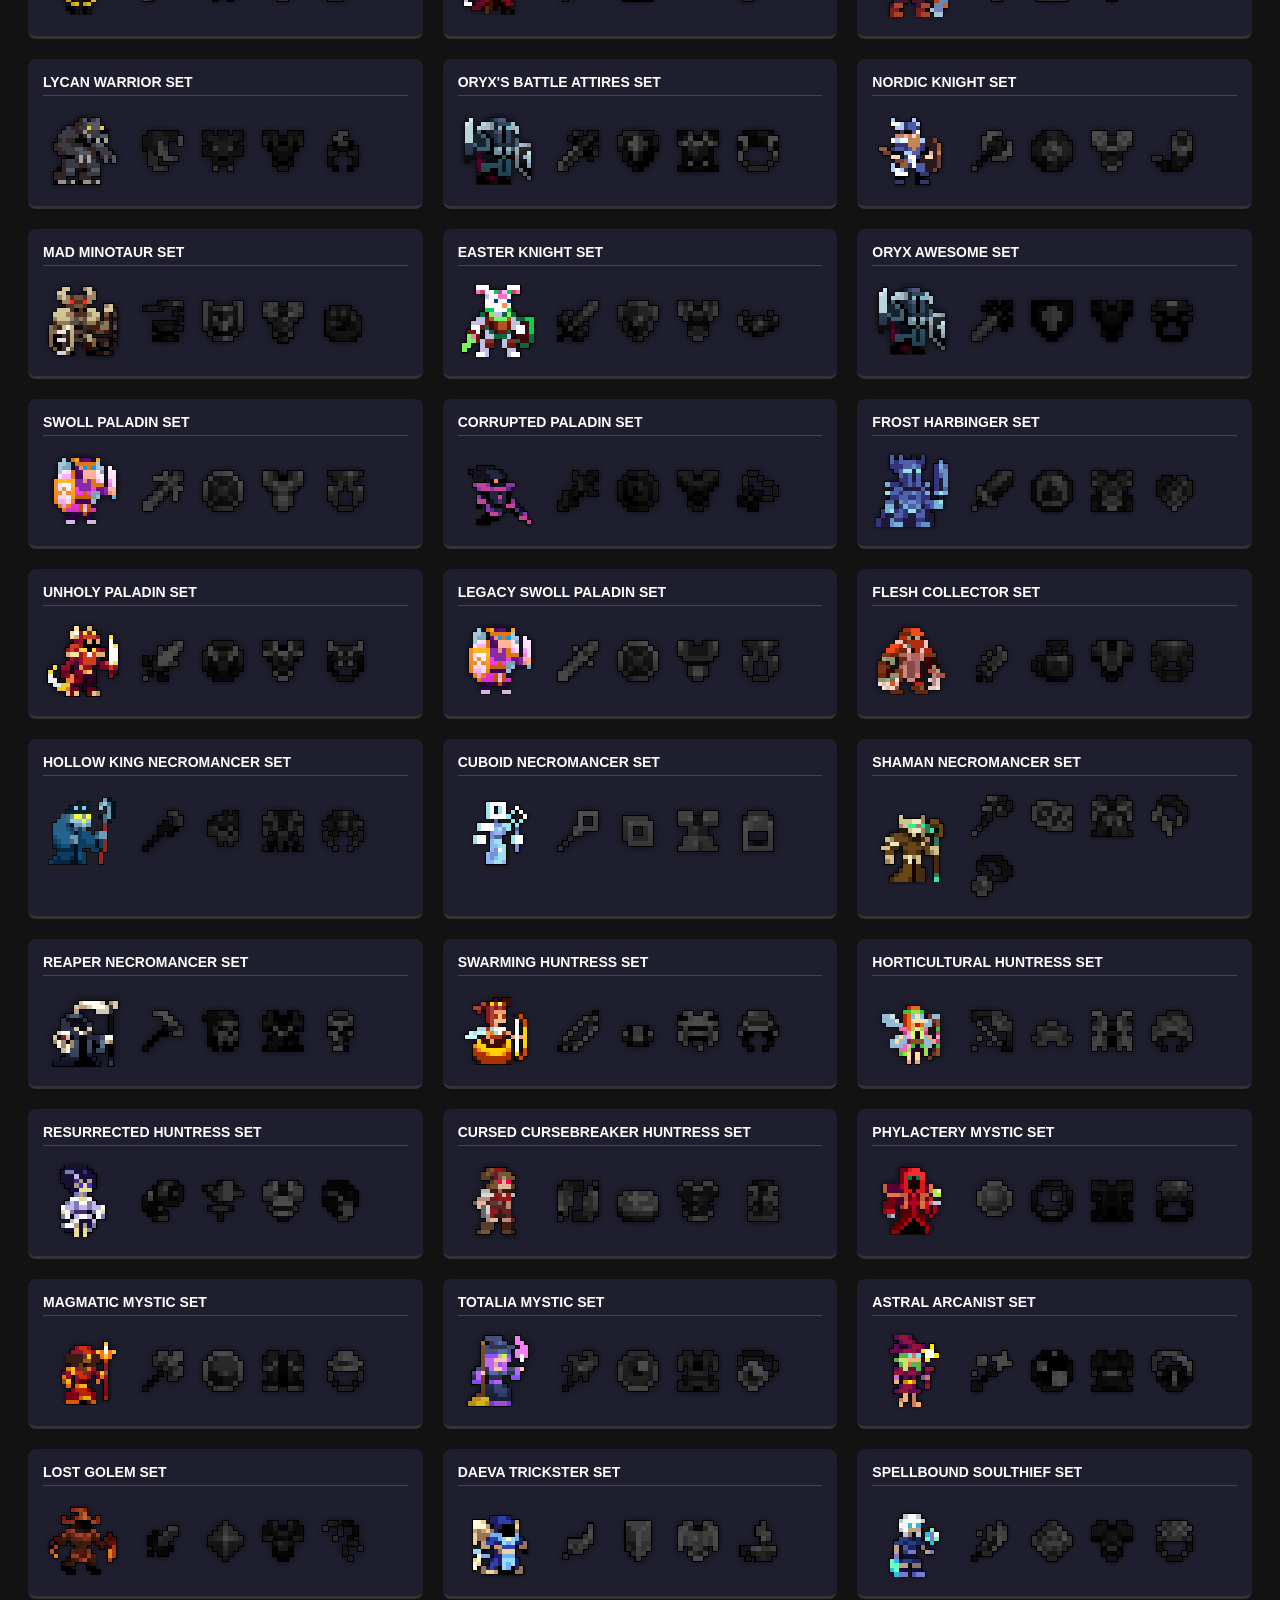
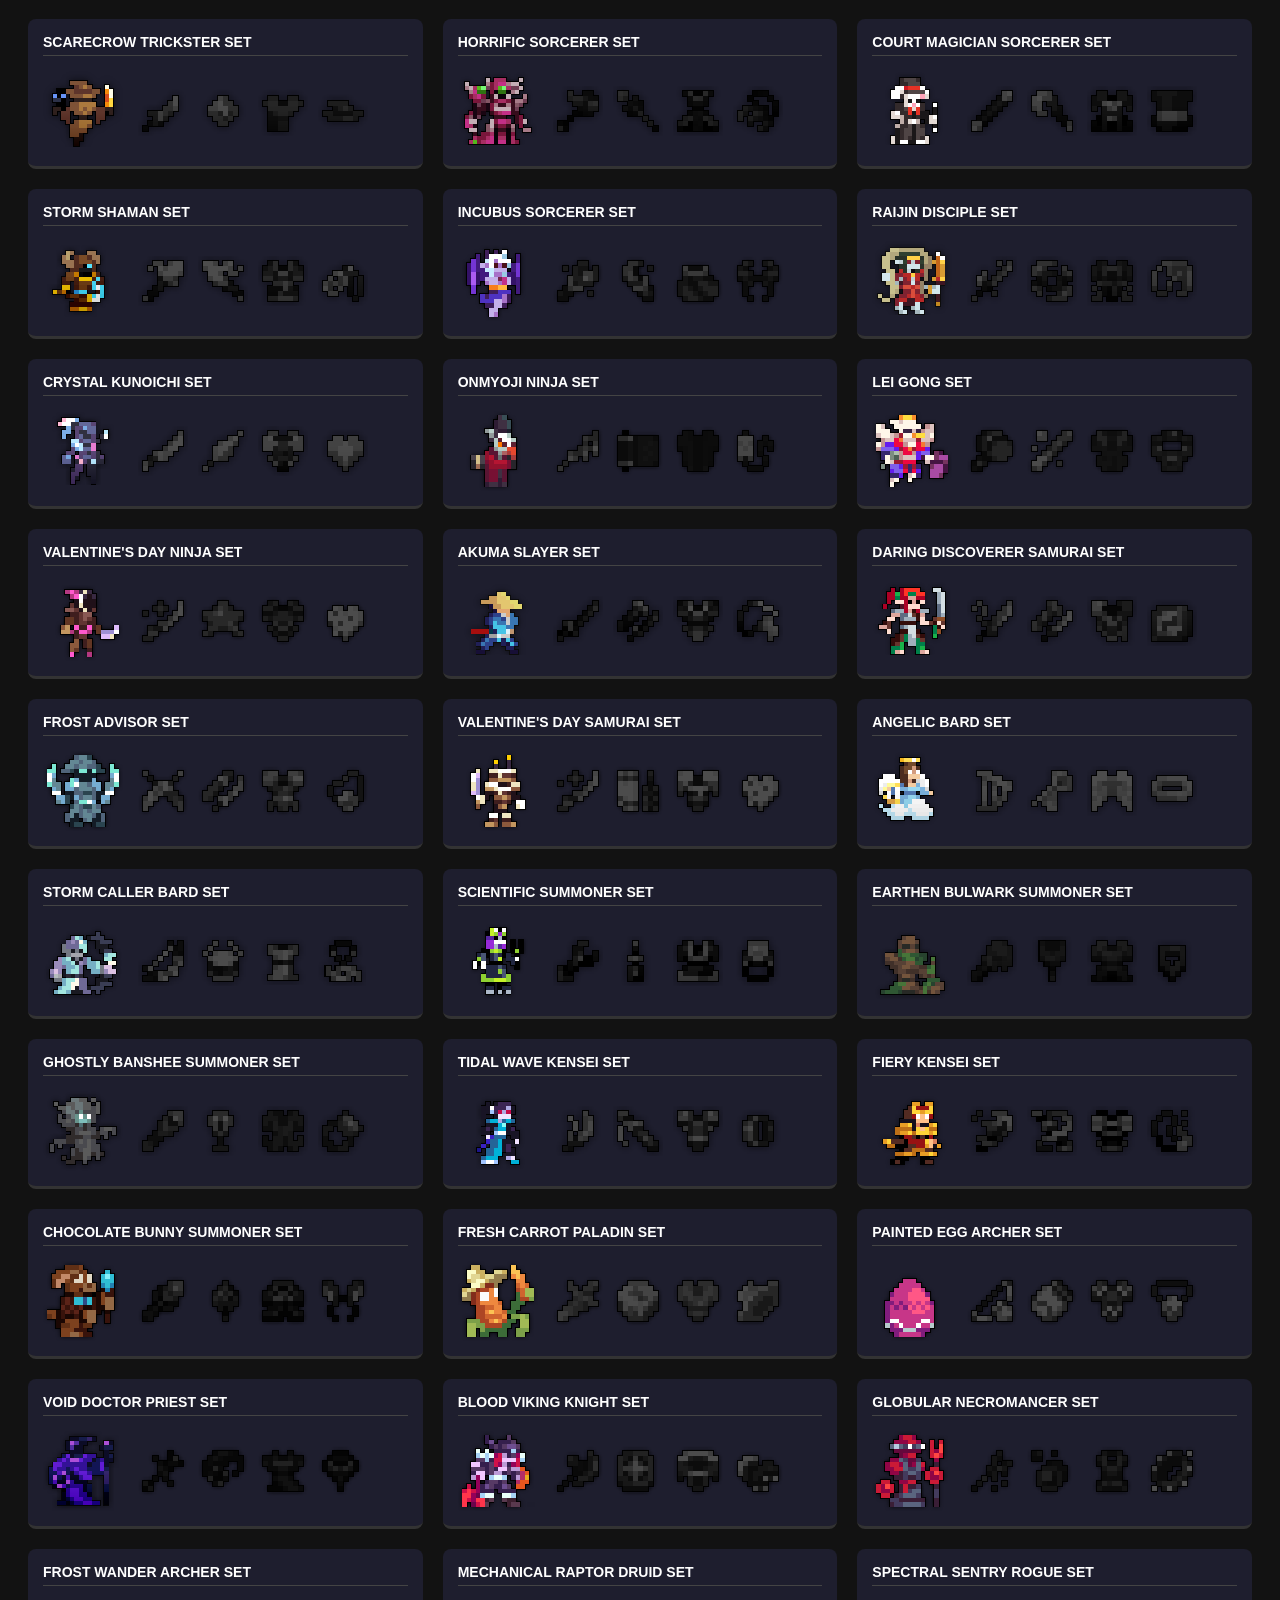
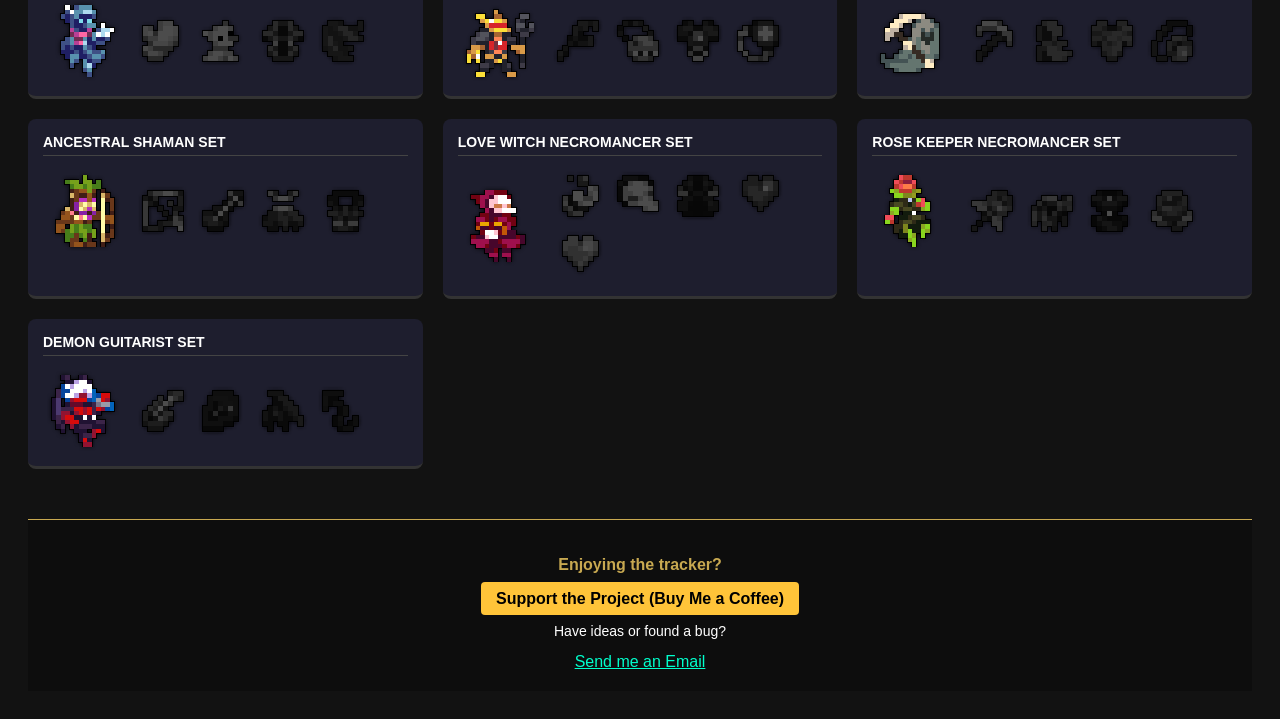
==== commit 02f2d8ab: "big update bigo update pls work jakov panj rotmg1.2" ====
--- a/index.html
+++ b/index.html
@@ -7,52 +7,143 @@
     <link rel="stylesheet" href="style.css">
     <link rel="icon" type="image/png" href="rotmg sheet/whbaic.png">
 </head>
-<link rel="icon" type="image/png" href="rotmg sheet/whbaic.png">
 <body>
     <div id="tooltip"></div>
+    
     <div class="top-controls">
         <input type="text" id="search-bar" placeholder="Search...">
         <button id="reset-btn">Reset</button>
+        
+        <div class="info-wrapper">
+            <button id="info-btn">ⓘ</button>
+            <div class="custom-tooltip">
+                <strong>Storage Info:</strong><br>
+                Your progress is saved locally in this browser. Clearing cache or history will reset your tracker!
+            </div>
+        </div>
+    </div>
+
+    <div class="filter-container">
+        
+        <div class="filter-group">
+            <label>Class</label>
+            <div class="custom-select-wrapper">
+                <div class="custom-select-trigger" id="class-menu-trigger" data-selected-value="all">
+                    <span style="display:inline-block; width:22px; height:22px; text-align:center; line-height:22px; color:#c8a951;">★</span>
+                    <span id="selected-class-label">Class</span>
+                </div>
+                <div class="custom-options-panel" id="class-options-panel">
+                    <div class="custom-option-item" data-value="all">
+                        <span style="display:inline-block; width:24px; text-align:center; color:#c8a951;">★</span>
+                        <span>Class</span>
+                    </div>
+                    <div class="custom-option-item" data-value="rogue">
+                        <img src="rotmg sheet/class/rogue.png"><span>Rogue</span>
+                    </div>
+                    <div class="custom-option-item" data-value="archer">
+                        <img src="rotmg sheet/class/archer.png"><span>Archer</span>
+                    </div>
+                    <div class="custom-option-item" data-value="wizard">
+                        <img src="rotmg sheet/class/wizard.png"><span>Wizard</span>
+                    </div>
+                    <div class="custom-option-item" data-value="priest">
+                        <img src="rotmg sheet/class/priest.png"><span>Priest</span>
+                    </div>
+                    <div class="custom-option-item" data-value="warrior">
+                        <img src="rotmg sheet/class/warrior.png"><span>Warrior</span>
+                    </div>
+                    <div class="custom-option-item" data-value="knight">
+                        <img src="rotmg sheet/class/knight.png"><span>Knight</span>
+                    </div>
+                    <div class="custom-option-item" data-value="paladin">
+                        <img src="rotmg sheet/class/paladin.png"><span>Paladin</span>
+                    </div>
+                    <div class="custom-option-item" data-value="assassin">
+                        <img src="rotmg sheet/class/assassin.png"><span>Assassin</span>
+                    </div>
+                    <div class="custom-option-item" data-value="necromancer">
+                        <img src="rotmg sheet/class/necromancer.png"><span>Necromancer</span>
+                    </div>
+                    <div class="custom-option-item" data-value="huntress">
+                        <img src="rotmg sheet/class/huntress.png"><span>Huntress</span>
+                    </div>
+                    <div class="custom-option-item" data-value="mystic">
+                        <img src="rotmg sheet/class/mystic.png"><span>Mystic</span>
+                    </div>
+                    <div class="custom-option-item" data-value="trickster">
+                        <img src="rotmg sheet/class/trickster.png"><span>Trickster</span>
+                    </div>
+                    <div class="custom-option-item" data-value="sorcerer">
+                        <img src="rotmg sheet/class/sorcerer.png"><span>Sorcerer</span>
+                    </div>
+                    <div class="custom-option-item" data-value="ninja">
+                        <img src="rotmg sheet/class/ninja.png"><span>Ninja</span>
+                    </div>
+                    <div class="custom-option-item" data-value="samurai">
+                        <img src="rotmg sheet/class/samurai.png"><span>Samurai</span>
+                    </div>
+                    <div class="custom-option-item" data-value="bard">
+                        <img src="rotmg sheet/class/bard.png"><span>Bard</span>
+                    </div>
+                    <div class="custom-option-item" data-value="summoner">
+                        <img src="rotmg sheet/class/summoner.png"><span>Summoner</span>
+                    </div>
+                    <div class="custom-option-item" data-value="kensei">
+                        <img src="rotmg sheet/class/kensei.png"><span>Kensei</span>
+                    </div>
+                    <div class="custom-option-item" data-value="druid">
+                        <img src="rotmg sheet/class/druid.png"><span>Druid</span>
+                    </div>
+                </div>
+            </div>
+        </div>
+
+        <div class="filter-group">
+            <label>Type</label>
+            <select id="type-filter" class="filter-select">
+                <option value="all">All Types</option>
+                <option value="weapon">Weapons</option>
+                <option value="ability">Abilities</option>
+                <option value="armor">Armors</option>
+                <option value="ring">Rings</option>
+            </select>
+        </div>
+
+        <div class="checkbox-group">
+            <label class="checkbox-label">
+                <input type="checkbox" id="missing-filter"> Missing Only
+            </label>
+        </div>
     </div>
 
     <div class="page-nav">
-        <a href="index.html" class="nav-btn active">ST Sets</a>
-        <a href="shiny.html" class="nav-btn">Shiny</a>
-        <a href="whitebags.html" class="nav-btn">White Bags</a>
+        <a class="nav-btn active" href="index.html">ST Sets</a>
+        <a class="nav-btn" href="shiny.html">Shiny</a>
+        <a class="nav-btn" href="whitebags.html">White Bags</a>
     </div>
+    
     <div id="progress-bar-container">
-    <div id="progress-bar-fill"></div>
-    
+        <div id="progress-bar-fill"></div>
     </div>
     <div id="progress-label">0 / 0 obtained</div>
 
     <div id="tracker-grid" class="grid"></div>
 
-    <script src="script.js"></script>
-  
-    
-
- <footer style="margin-top: 50px; padding: 20px; border-top: 1px solid #c8a951; text-align: center; background: rgba(0,0,0,0.3);">
-    <div style="margin-bottom: 15px;">
-        <p style="color: #c8a951; font-weight: bold;">Enjoying the tracker?</p>
-        <a href="https://buymeacoffee.com/malimate" target="_blank" 
-           style="background: #ffc439; color: black; padding: 8px 15px; text-decoration: none; border-radius: 4px; font-weight: bold;">
-           Support the Project (Buy Me a Coffee)
-        </a>
-    </div>
-    
-    <div>
-        <p style="font-size: 14px;">Have ideas or found a bug?</p>
-        <a href="mailto:rotmgtracker1@gmail.com?subject=RotMG Tracker Idea" style="color: #00ffcc;">
-            Send me an Email
-        </a>
-    </div>
-</footer>
-
-    <div id="tracker-grid" class="grid"></div>
-
     <footer style="margin-top: 50px; padding: 20px; border-top: 1px solid #c8a951; text-align: center; background: rgba(0,0,0,0.3);">
-        </footer>
+        <div style="margin-bottom: 15px;">
+            <p style="color: #c8a951; font-weight: bold;">Enjoying the tracker?</p>
+            <a href="https://buymeacoffee.com/malimate" target="_blank" 
+               style="background: #ffc439; color: black; padding: 8px 15px; text-decoration: none; border-radius: 4px; font-weight: bold;">
+               Support the Project (Buy Me a Coffee)
+            </a>
+        </div>
+        <div>
+            <p style="font-size: 14px;">Have ideas or found a bug?</p>
+            <a href="mailto:rotmgtracker1@gmail.com?subject=RotMG Tracker Idea" style="color: #00ffcc;">
+                Send me an Email
+            </a>
+        </div>
+    </footer>
 
     <button id="topBtn" title="Go to top">↑</button>
 
--- a/style.css
+++ b/style.css
@@ -101,6 +101,7 @@
     margin-bottom: 20px;
     display: flex;
     gap: 10px;
+    align-items: center;
 }
 
 #search-bar {
@@ -136,7 +137,6 @@
     font-weight: bold;
 }
 
-/* Style for the button that is NOT active */
 .nav-btn {
     background: #222;
     color: #888;
@@ -146,7 +146,6 @@
     transition: 0.3s;
 }
 
-/* Style for the ACTIVE page button */
 .nav-btn.active {
     background: #fdfdfd; 
     color: #000;
@@ -154,7 +153,7 @@
     border: 1px solid #fff;
     box-shadow: 0 0 10px rgba(200, 169, 81, 0.5);
 }
-/*this code is for email and paypal*/
+
 .support-container, .contact-section {
     text-align: center;
     margin-top: 40px;
@@ -179,7 +178,7 @@
 }
 
 #topBtn {
-    display: none; /* Let JS handle showing it */
+    display: none; 
     position: fixed;
     bottom: 20px;
     right: 20px;
@@ -201,3 +200,197 @@
     background-color: #c8a951;
     color: #1a1a1a;
 }
+
+.info-wrapper {
+    position: relative;
+    display: inline-block;
+}
+
+#info-btn {
+    background: rgba(0, 0, 0, 0.5);
+    color: #c8a951;
+    border: 1px solid #c8a951;
+    border-radius: 50%;
+    width: 32px;
+    height: 32px;
+    font-size: 16px;
+    font-weight: bold;
+    cursor: pointer;
+    display: flex;
+    align-items: center;
+    justify-content: center;
+    transition: all 0.2s ease;
+}
+
+#info-btn:hover {
+    background: #c8a951;
+    color: #121212;
+    box-shadow: 0 0 8px rgba(200, 169, 81, 0.6);
+}
+
+.info-wrapper .custom-tooltip {
+    visibility: hidden;
+    opacity: 0;
+    width: 240px;
+    background-color: #1a1a1a;
+    color: #ffffff;
+    text-align: left;
+    border: 1px solid #c8a951;
+    border-radius: 6px;
+    padding: 12px;
+    position: absolute;
+    z-index: 999;
+    top: 125%; 
+    right: 0;   
+    box-shadow: 0 4px 15px rgba(0, 0, 0, 0.8);
+    font-size: 13px;
+    line-height: 1.4;
+    transition: opacity 0.3s ease, visibility 0.3s ease;
+    pointer-events: none; 
+}
+
+.info-wrapper:hover .custom-tooltip {
+    visibility: visible;
+    opacity: 1;
+}
+
+/* --- BRAND NEW VISUAL FILTER STYLES --- */
+.filter-container {
+    display: flex;
+    flex-wrap: wrap;
+    align-items: center;
+    gap: 20px;
+    padding: 15px;
+    background: #1e1e2e;
+    border: 1px solid #333;
+    border-radius: 8px;
+    margin-bottom: 20px;
+}
+
+.filter-group {
+    display: flex;
+    flex-direction: column;
+    gap: 5px;
+    position: relative;
+}
+
+.filter-group label {
+    font-size: 11px;
+    font-weight: bold;
+    color: #c8a951;
+    text-transform: uppercase;
+    letter-spacing: 0.5px;
+}
+
+/* Custom Visual Class Box Menu Button */
+.custom-select-trigger {
+    display: flex;
+    align-items: center;
+    gap: 10px;
+    padding: 6px 12px;
+    background: #121212;
+    border: 1px solid #444;
+    color: white;
+    border-radius: 4px;
+    font-size: 14px;
+    cursor: pointer;
+    min-width: 160px;
+    height: 34px;
+    box-sizing: border-box;
+    user-select: none;
+}
+
+.custom-select-trigger:hover {
+    border-color: #c8a951;
+}
+
+.custom-select-trigger img {
+    width: 22px;
+    height: 22px;
+    image-rendering: pixelated;
+    object-fit: contain;
+}
+
+/* Standard Dropdown fields matching the layout style */
+.filter-select {
+    padding: 6px 12px;
+    background: #121212;
+    border: 1px solid #444;
+    color: white;
+    border-radius: 4px;
+    font-size: 14px;
+    cursor: pointer;
+    min-width: 140px;
+    height: 34px;
+}
+
+.filter-select:focus {
+    border-color: #c8a951;
+    outline: none;
+}
+
+/* Dropdown Menu Options Panel List */
+.custom-options-panel {
+    display: none;
+    position: absolute;
+    top: 100%;
+    left: 0;
+    background: #161625;
+    border: 1px solid #c8a951;
+    border-radius: 6px;
+    margin-top: 5px;
+    z-index: 1000;
+    max-height: 300px;
+    overflow-y: auto;
+    box-shadow: 0 8px 24px rgba(0,0,0,0.7);
+    width: 200px;
+}
+
+.custom-options-panel.open {
+    display: block;
+}
+
+.custom-option-item {
+    display: flex;
+    align-items: center;
+    gap: 12px;
+    padding: 8px 12px;
+    cursor: pointer;
+    transition: background 0.2s;
+    font-size: 13px;
+}
+
+.custom-option-item:hover {
+    background: rgba(200, 169, 81, 0.15);
+}
+
+.custom-option-item img {
+    width: 24px;
+    height: 24px;
+    image-rendering: pixelated;
+    object-fit: contain;
+}
+
+.checkbox-group {
+    display: flex;
+    align-items: center;
+    gap: 25px;
+    margin-left: auto;
+}
+
+.checkbox-label {
+    display: flex;
+    align-items: center;
+    gap: 8px;
+    font-size: 13px;
+    color: #fff;
+    cursor: pointer;
+    user-select: none;
+}
+
+.checkbox-label input[type="checkbox"] {
+    accent-color: #c8a951;
+    width: 16px;
+    height: 16px;
+    cursor: pointer;
+}
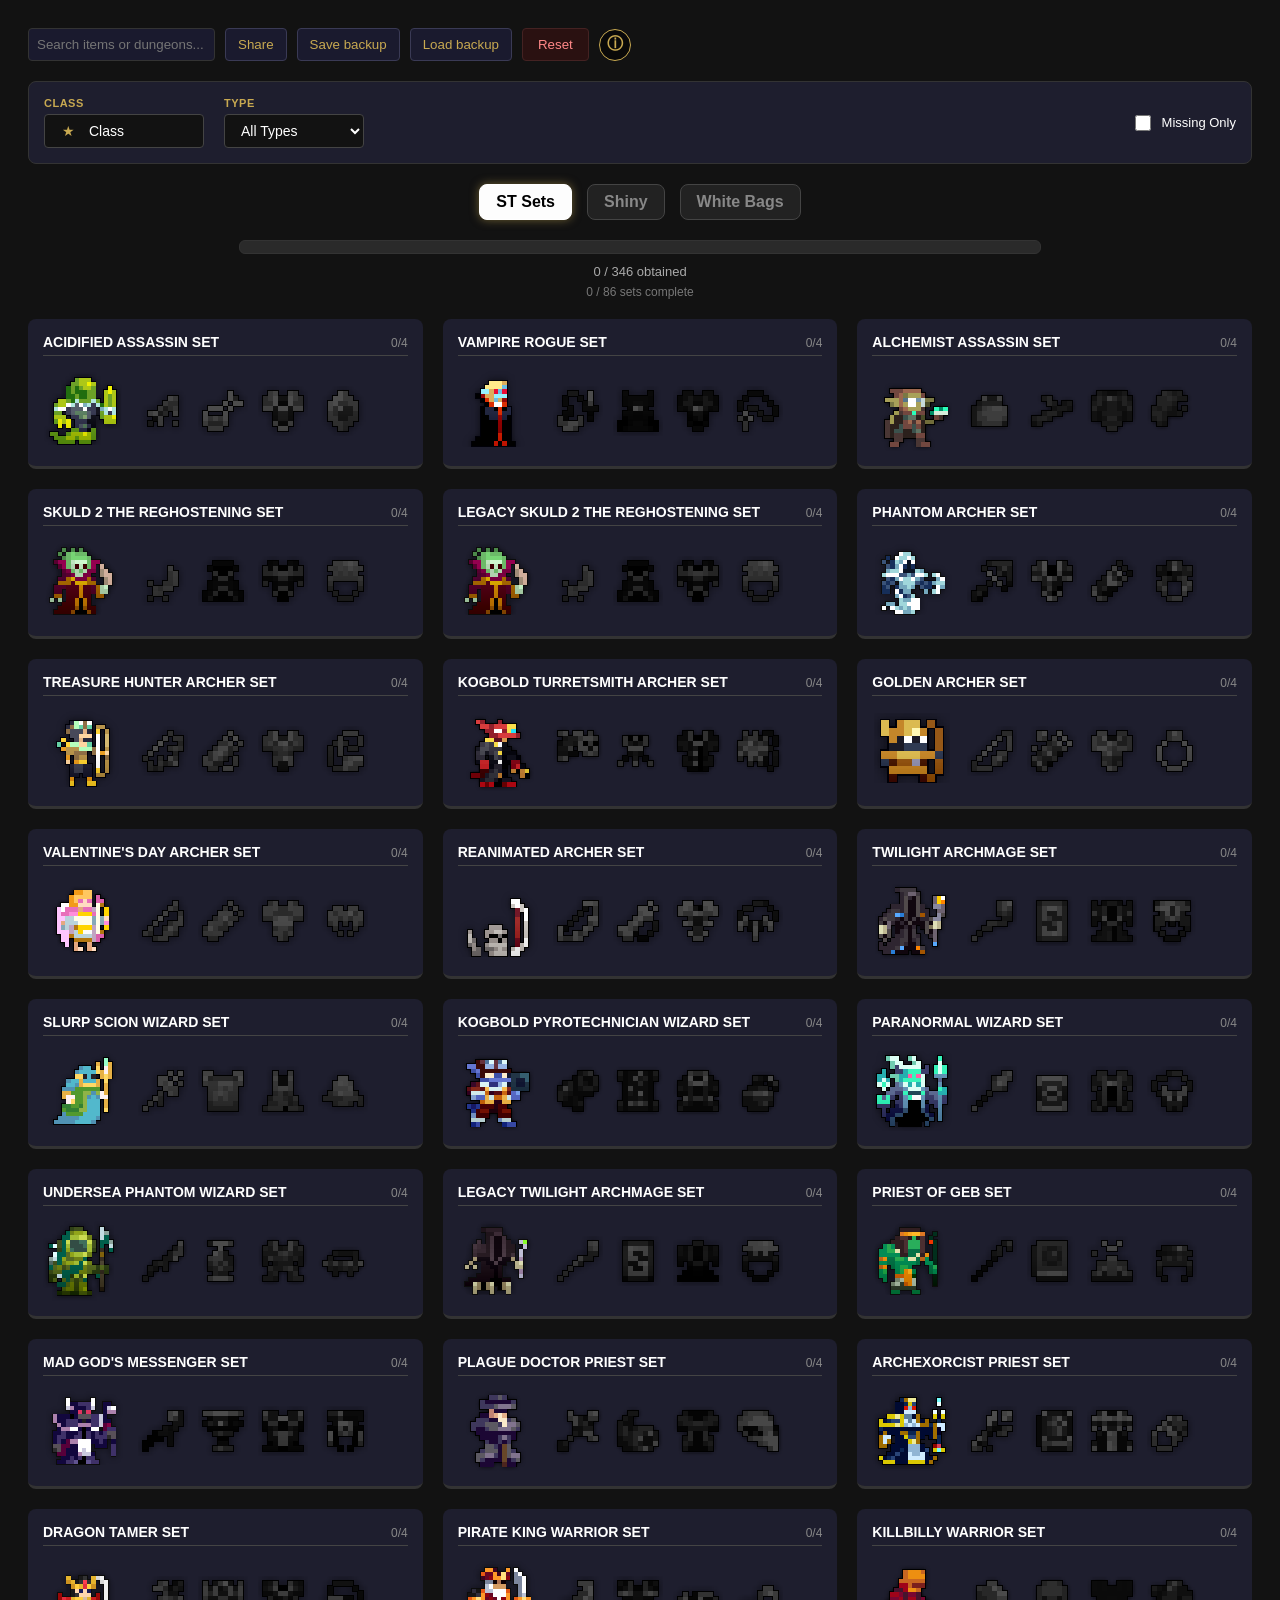
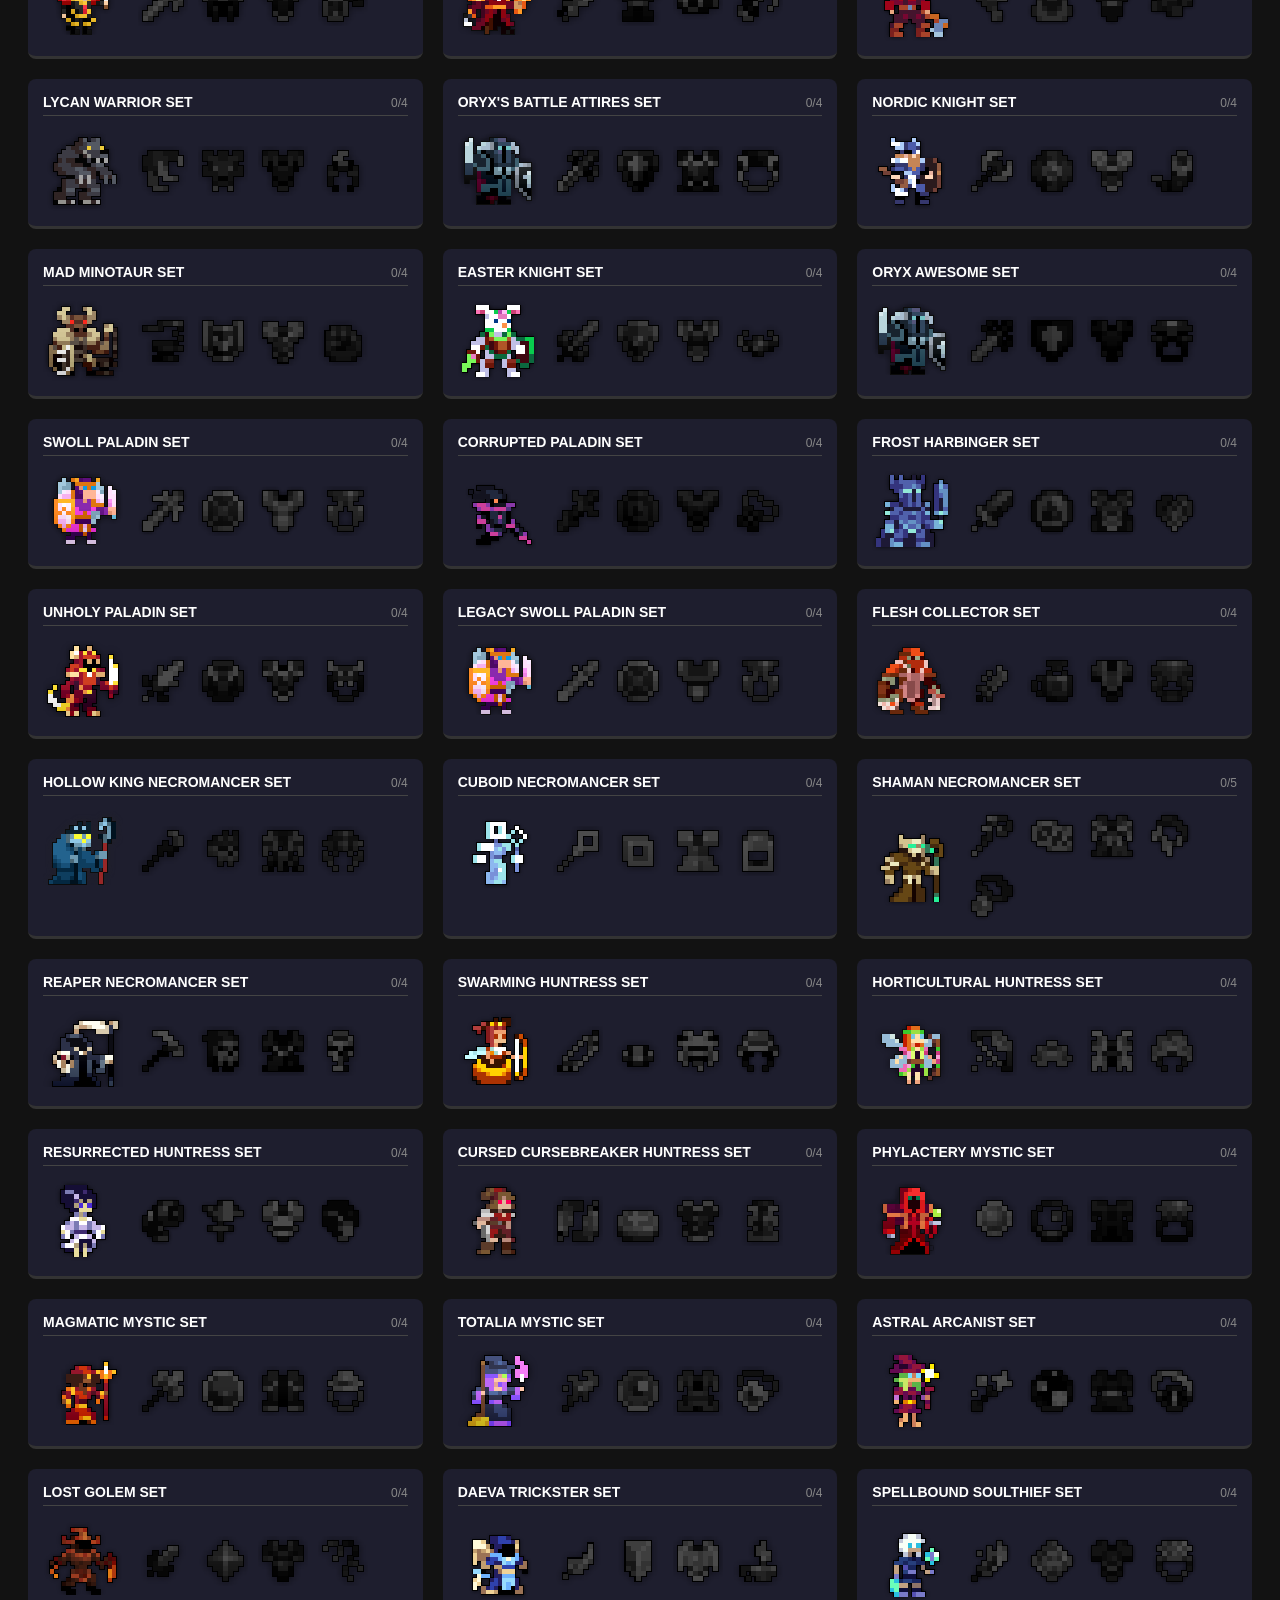
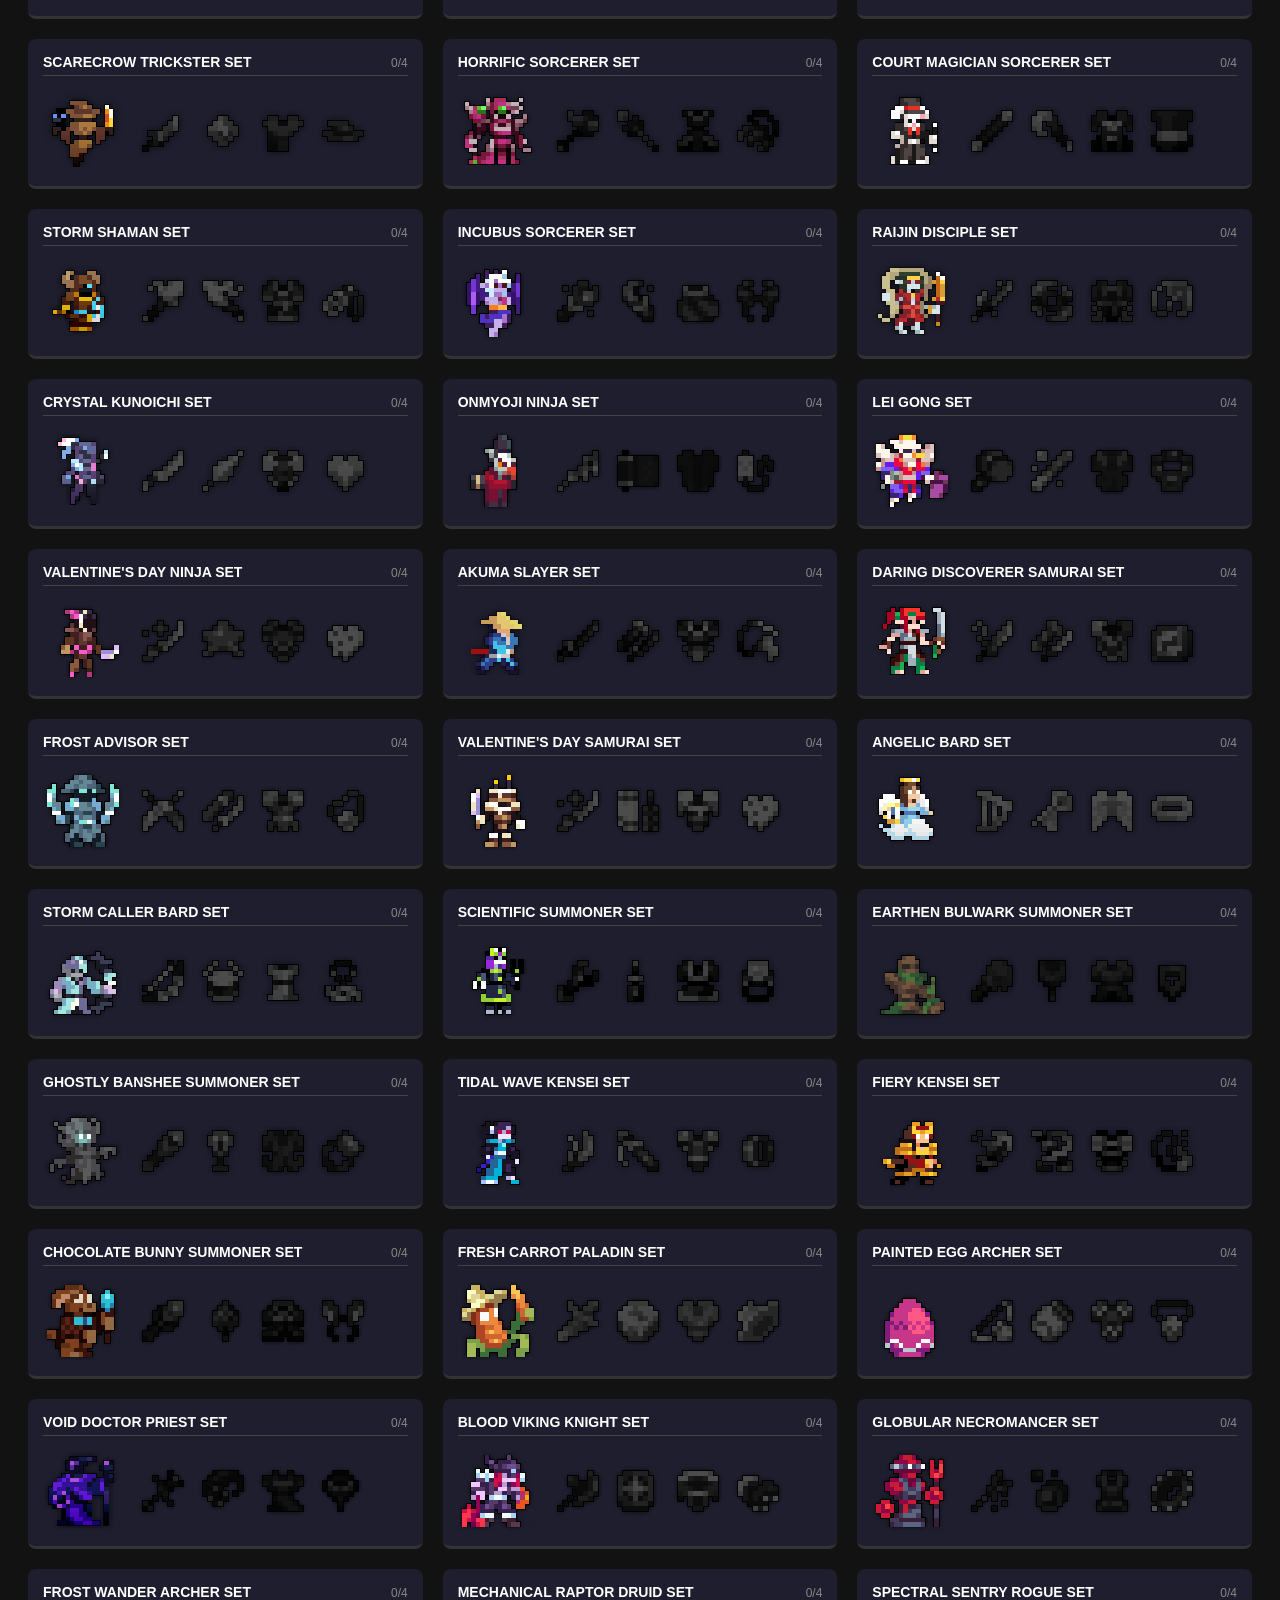
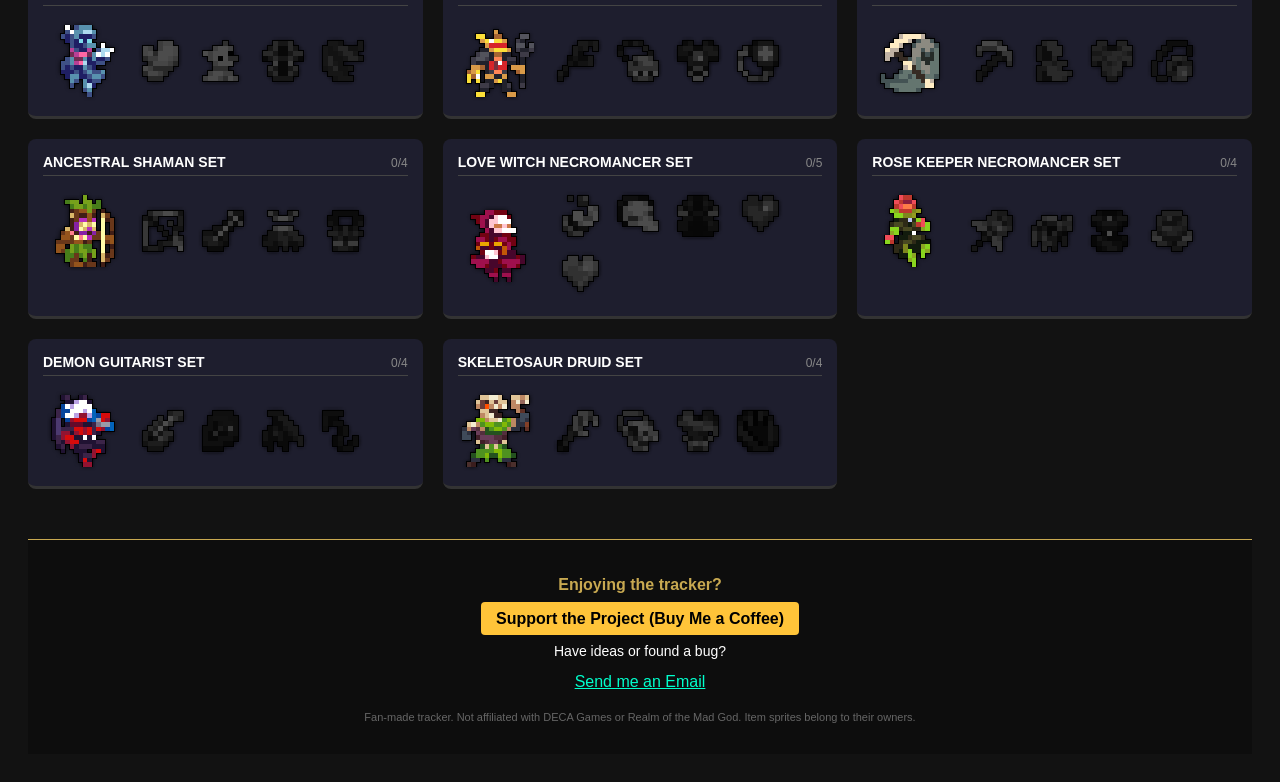
==== commit 77fdff01: "Add files via upload" ====
--- a/index.html
+++ b/index.html
@@ -3,22 +3,35 @@
 <head>
     <meta charset="UTF-8">
     <meta name="viewport" content="width=device-width, initial-scale=1.0">
-    <title>ROTMG Shiny & ST Tracker</title>
+    <title>RotMG ST Set Tracker – Track Your Set-Tiered Items | ROTMG Tracker</title>
+    <meta name="description" content="Free Realm of the Mad God tracker for every ST set. Tick off weapons, abilities, armors and rings, filter by class and see where each item drops.">
+    <link rel="canonical" href="https://rotmgtracker.com/">
+    <meta name="theme-color" content="#121212">
+    <meta property="og:type" content="website">
+    <meta property="og:site_name" content="ROTMG Tracker">
+    <meta property="og:title" content="RotMG ST Set Tracker – Track Your Set-Tiered Items | ROTMG Tracker">
+    <meta property="og:description" content="Free Realm of the Mad God tracker for every ST set. Tick off weapons, abilities, armors and rings, filter by class and see where each item drops.">
+    <meta property="og:url" content="https://rotmgtracker.com/">
+    <meta property="og:image" content="https://rotmgtracker.com/og-image.png">
+    <meta property="og:image:width" content="1200">
+    <meta property="og:image:height" content="630">
+    <meta name="twitter:card" content="summary_large_image">
     <link rel="stylesheet" href="style.css">
     <link rel="icon" type="image/png" href="rotmg sheet/whbaic.png">
 </head>
 <body>
+    <h1 class="visually-hidden">RotMG ST Set Tracker</h1>
     <div id="tooltip"></div>
     
     <div class="top-controls">
-        <input type="text" id="search-bar" placeholder="Search...">
+        <input type="text" id="search-bar" placeholder="Search items or dungeons..." aria-label="Search">
         <button id="reset-btn">Reset</button>
         
         <div class="info-wrapper">
-            <button id="info-btn">ⓘ</button>
+            <button id="info-btn" aria-label="Storage info">ⓘ</button>
             <div class="custom-tooltip">
                 <strong>Storage Info:</strong><br>
-                Your progress is saved locally in this browser. Clearing cache or history will reset your tracker!
+                Your progress is saved locally in this browser. Clearing cache or history will reset your tracker!<br><br>Use <strong>Save backup</strong> to keep a copy, or to move your progress to another device with <strong>Load backup</strong>.<br><br><span style="color:#aaa;">This site counts anonymous visits with GoatCounter (no cookies, no personal data).</span>
             </div>
         </div>
     </div>
@@ -38,61 +51,61 @@
                         <span>Class</span>
                     </div>
                     <div class="custom-option-item" data-value="rogue">
-                        <img src="rotmg sheet/class/rogue.png"><span>Rogue</span>
+                        <img src="rotmg sheet/class/rogue.png" alt=""><span>Rogue</span>
                     </div>
                     <div class="custom-option-item" data-value="archer">
-                        <img src="rotmg sheet/class/archer.png"><span>Archer</span>
+                        <img src="rotmg sheet/class/archer.png" alt=""><span>Archer</span>
                     </div>
                     <div class="custom-option-item" data-value="wizard">
-                        <img src="rotmg sheet/class/wizard.png"><span>Wizard</span>
+                        <img src="rotmg sheet/class/wizard.png" alt=""><span>Wizard</span>
                     </div>
                     <div class="custom-option-item" data-value="priest">
-                        <img src="rotmg sheet/class/priest.png"><span>Priest</span>
+                        <img src="rotmg sheet/class/priest.png" alt=""><span>Priest</span>
                     </div>
                     <div class="custom-option-item" data-value="warrior">
-                        <img src="rotmg sheet/class/warrior.png"><span>Warrior</span>
+                        <img src="rotmg sheet/class/warrior.png" alt=""><span>Warrior</span>
                     </div>
                     <div class="custom-option-item" data-value="knight">
-                        <img src="rotmg sheet/class/knight.png"><span>Knight</span>
+                        <img src="rotmg sheet/class/knight.png" alt=""><span>Knight</span>
                     </div>
                     <div class="custom-option-item" data-value="paladin">
-                        <img src="rotmg sheet/class/paladin.png"><span>Paladin</span>
+                        <img src="rotmg sheet/class/paladin.png" alt=""><span>Paladin</span>
                     </div>
                     <div class="custom-option-item" data-value="assassin">
-                        <img src="rotmg sheet/class/assassin.png"><span>Assassin</span>
+                        <img src="rotmg sheet/class/assassin.png" alt=""><span>Assassin</span>
                     </div>
                     <div class="custom-option-item" data-value="necromancer">
-                        <img src="rotmg sheet/class/necromancer.png"><span>Necromancer</span>
+                        <img src="rotmg sheet/class/necromancer.png" alt=""><span>Necromancer</span>
                     </div>
                     <div class="custom-option-item" data-value="huntress">
-                        <img src="rotmg sheet/class/huntress.png"><span>Huntress</span>
+                        <img src="rotmg sheet/class/huntress.png" alt=""><span>Huntress</span>
                     </div>
                     <div class="custom-option-item" data-value="mystic">
-                        <img src="rotmg sheet/class/mystic.png"><span>Mystic</span>
+                        <img src="rotmg sheet/class/mystic.png" alt=""><span>Mystic</span>
                     </div>
                     <div class="custom-option-item" data-value="trickster">
-                        <img src="rotmg sheet/class/trickster.png"><span>Trickster</span>
+                        <img src="rotmg sheet/class/trickster.png" alt=""><span>Trickster</span>
                     </div>
                     <div class="custom-option-item" data-value="sorcerer">
-                        <img src="rotmg sheet/class/sorcerer.png"><span>Sorcerer</span>
+                        <img src="rotmg sheet/class/sorcerer.png" alt=""><span>Sorcerer</span>
                     </div>
                     <div class="custom-option-item" data-value="ninja">
-                        <img src="rotmg sheet/class/ninja.png"><span>Ninja</span>
+                        <img src="rotmg sheet/class/ninja.png" alt=""><span>Ninja</span>
                     </div>
                     <div class="custom-option-item" data-value="samurai">
-                        <img src="rotmg sheet/class/samurai.png"><span>Samurai</span>
+                        <img src="rotmg sheet/class/samurai.png" alt=""><span>Samurai</span>
                     </div>
                     <div class="custom-option-item" data-value="bard">
-                        <img src="rotmg sheet/class/bard.png"><span>Bard</span>
+                        <img src="rotmg sheet/class/bard.png" alt=""><span>Bard</span>
                     </div>
                     <div class="custom-option-item" data-value="summoner">
-                        <img src="rotmg sheet/class/summoner.png"><span>Summoner</span>
+                        <img src="rotmg sheet/class/summoner.png" alt=""><span>Summoner</span>
                     </div>
                     <div class="custom-option-item" data-value="kensei">
-                        <img src="rotmg sheet/class/kensei.png"><span>Kensei</span>
+                        <img src="rotmg sheet/class/kensei.png" alt=""><span>Kensei</span>
                     </div>
                     <div class="custom-option-item" data-value="druid">
-                        <img src="rotmg sheet/class/druid.png"><span>Druid</span>
+                        <img src="rotmg sheet/class/druid.png" alt=""><span>Druid</span>
                     </div>
                 </div>
             </div>
@@ -132,7 +145,7 @@
     <footer style="margin-top: 50px; padding: 20px; border-top: 1px solid #c8a951; text-align: center; background: rgba(0,0,0,0.3);">
         <div style="margin-bottom: 15px;">
             <p style="color: #c8a951; font-weight: bold;">Enjoying the tracker?</p>
-            <a href="https://buymeacoffee.com/malimate" target="_blank" 
+            <a href="https://buymeacoffee.com/malimate" target="_blank" rel="noopener" 
                style="background: #ffc439; color: black; padding: 8px 15px; text-decoration: none; border-radius: 4px; font-weight: bold;">
                Support the Project (Buy Me a Coffee)
             </a>
@@ -143,10 +156,14 @@
                 Send me an Email
             </a>
         </div>
+        <p style="font-size: 11px; color: #666; margin-top: 20px;">
+            Fan-made tracker. Not affiliated with DECA Games or Realm of the Mad God. Item sprites belong to their owners.
+        </p>
     </footer>
 
-    <button id="topBtn" title="Go to top">↑</button>
+    <button id="topBtn" title="Go to top" aria-label="Go to top">↑</button>
 
     <script src="script.js"></script>
+    <script src="extras.js"></script>
 </body>
 </html>
--- a/style.css
+++ b/style.css
@@ -393,4 +393,269 @@
     width: 16px;
     height: 16px;
     cursor: pointer;
-}+}
+/* =====================================================
+   EXTRAS (set counters, backup buttons, toast, mobile)
+   ===================================================== */
+
+/* Cards never wider than the screen on small phones */
+.grid {
+    grid-template-columns: repeat(auto-fill, minmax(min(345px, 100%), 1fr));
+}
+
+/* "3/4" counter in each card header */
+.section-header {
+    display: flex;
+    justify-content: space-between;
+    align-items: baseline;
+    gap: 10px;
+}
+
+.set-count {
+    font-size: 12px;
+    color: #888;
+    font-weight: normal;
+    white-space: nowrap;
+}
+
+.section-card.set-complete {
+    border-bottom-color: #c8a951;
+    box-shadow: 0 0 0 1px rgba(200, 169, 81, 0.35), 0 0 14px rgba(200, 169, 81, 0.15);
+}
+
+.section-card.set-complete .set-count {
+    color: #c8a951;
+    font-weight: bold;
+}
+
+#sets-complete-label {
+    text-align: center;
+    font-size: 12px;
+    color: #777;
+    margin: -14px 0 20px;
+}
+
+/* Little hover lift so items feel clickable */
+.item-sprite:hover {
+    transform: scale(1.08);
+}
+
+/* Share / backup buttons, same feel as Reset */
+.tool-btn {
+    background: #1a1a2e;
+    color: #c8a951;
+    border: 1px solid #3a3a55;
+    padding: 8px 12px;
+    cursor: pointer;
+    border-radius: 4px;
+    white-space: nowrap;
+}
+
+.tool-btn:hover {
+    border-color: #c8a951;
+}
+
+#reset-btn:hover {
+    border-color: #ff8888;
+}
+
+/* Small pop-up message ("Copied!") */
+#toast {
+    position: fixed;
+    left: 50%;
+    bottom: 30px;
+    transform: translateX(-50%) translateY(20px);
+    background: #1a1a1a;
+    color: #c8a951;
+    border: 1px solid #c8a951;
+    padding: 10px 18px;
+    border-radius: 6px;
+    font-size: 14px;
+    opacity: 0;
+    pointer-events: none;
+    transition: opacity 0.25s, transform 0.25s;
+    z-index: 10000;
+}
+
+#toast.show {
+    opacity: 1;
+    transform: translateX(-50%) translateY(0);
+}
+
+/* Visible focus for keyboard users */
+button:focus-visible, .nav-btn:focus-visible, input:focus-visible, select:focus-visible {
+    outline: 2px solid #c8a951;
+    outline-offset: 2px;
+}
+
+/* ---------- Tablets ---------- */
+@media (max-width: 760px) {
+    .section-card-wide {
+        grid-column: auto;
+    }
+}
+
+/* ---------- Phones ---------- */
+@media (max-width: 600px) {
+    body {
+        padding: 12px;
+    }
+
+    .top-controls {
+        flex-wrap: wrap;
+    }
+
+    #search-bar {
+        flex: 1 1 calc(100% - 52px);
+        min-width: 0;
+        font-size: 16px; /* stops iPhone from zooming in */
+    }
+
+    .info-wrapper {
+        order: 1;
+    }
+
+    .tool-btn, #reset-btn {
+        order: 2;
+    }
+
+    .info-wrapper .custom-tooltip {
+        right: auto;
+        left: 0;
+    }
+
+    .tool-btn, #reset-btn {
+        flex: 1 1 auto;
+        padding: 8px 6px;
+        font-size: 13px;
+    }
+
+    .filter-container {
+        gap: 12px;
+        padding: 12px;
+    }
+
+    .filter-group {
+        flex: 1 1 140px;
+    }
+
+    .custom-select-trigger, .filter-select {
+        width: 100%;
+        min-width: 0;
+    }
+
+    .checkbox-group {
+        margin-left: 0;
+        flex: 1 1 100%;
+    }
+
+    .page-nav {
+        gap: 8px;
+    }
+
+    .nav-btn {
+        padding: 8px 12px;
+        font-size: 14px;
+    }
+
+    .grid {
+        gap: 12px;
+    }
+
+    .section-card {
+        padding: 12px;
+    }
+
+    .card-body {
+        gap: 10px !important;
+    }
+
+    .boss-container,
+    .boss-container img {
+        width: 56px !important;
+        height: 56px !important;
+    }
+
+    .items-list {
+        gap: 8px !important;
+    }
+
+    .item-sprite {
+        width: 44px;
+        height: 44px;
+    }
+
+    .item-sprite:hover {
+        transform: none;
+    }
+
+    #tooltip {
+        max-width: calc(100vw - 30px);
+        box-sizing: border-box;
+    }
+}
+
+/* Page title for Google & screen readers (not shown on screen) */
+.visually-hidden {
+    position: absolute;
+    width: 1px;
+    height: 1px;
+    overflow: hidden;
+    clip: rect(0 0 0 0);
+    white-space: nowrap;
+}
+
+/* Share picture pop-up */
+#share-modal {
+    position: fixed;
+    inset: 0;
+    background: rgba(0, 0, 0, 0.75);
+    z-index: 10001;
+    display: flex;
+    align-items: center;
+    justify-content: center;
+    padding: 20px;
+}
+
+.share-box {
+    background: #1a1a2e;
+    border: 1px solid #c8a951;
+    border-radius: 10px;
+    padding: 18px;
+    max-width: min(900px, 100%);
+    max-height: 100%;
+    display: flex;
+    flex-direction: column;
+    gap: 12px;
+    box-shadow: 0 10px 40px rgba(0, 0, 0, 0.8);
+}
+
+.share-title {
+    color: #c8a951;
+    font-weight: bold;
+    font-size: 16px;
+}
+
+.share-preview {
+    overflow: auto;
+    border-radius: 6px;
+    background: #121212;
+    min-height: 0;
+}
+
+.share-preview img {
+    display: block;
+    width: 100%;
+    height: auto;
+}
+
+.share-actions {
+    display: flex;
+    gap: 10px;
+    flex-wrap: wrap;
+}
+
+.share-hint {
+    font-size: 12px;
+    color: #888;
+}
